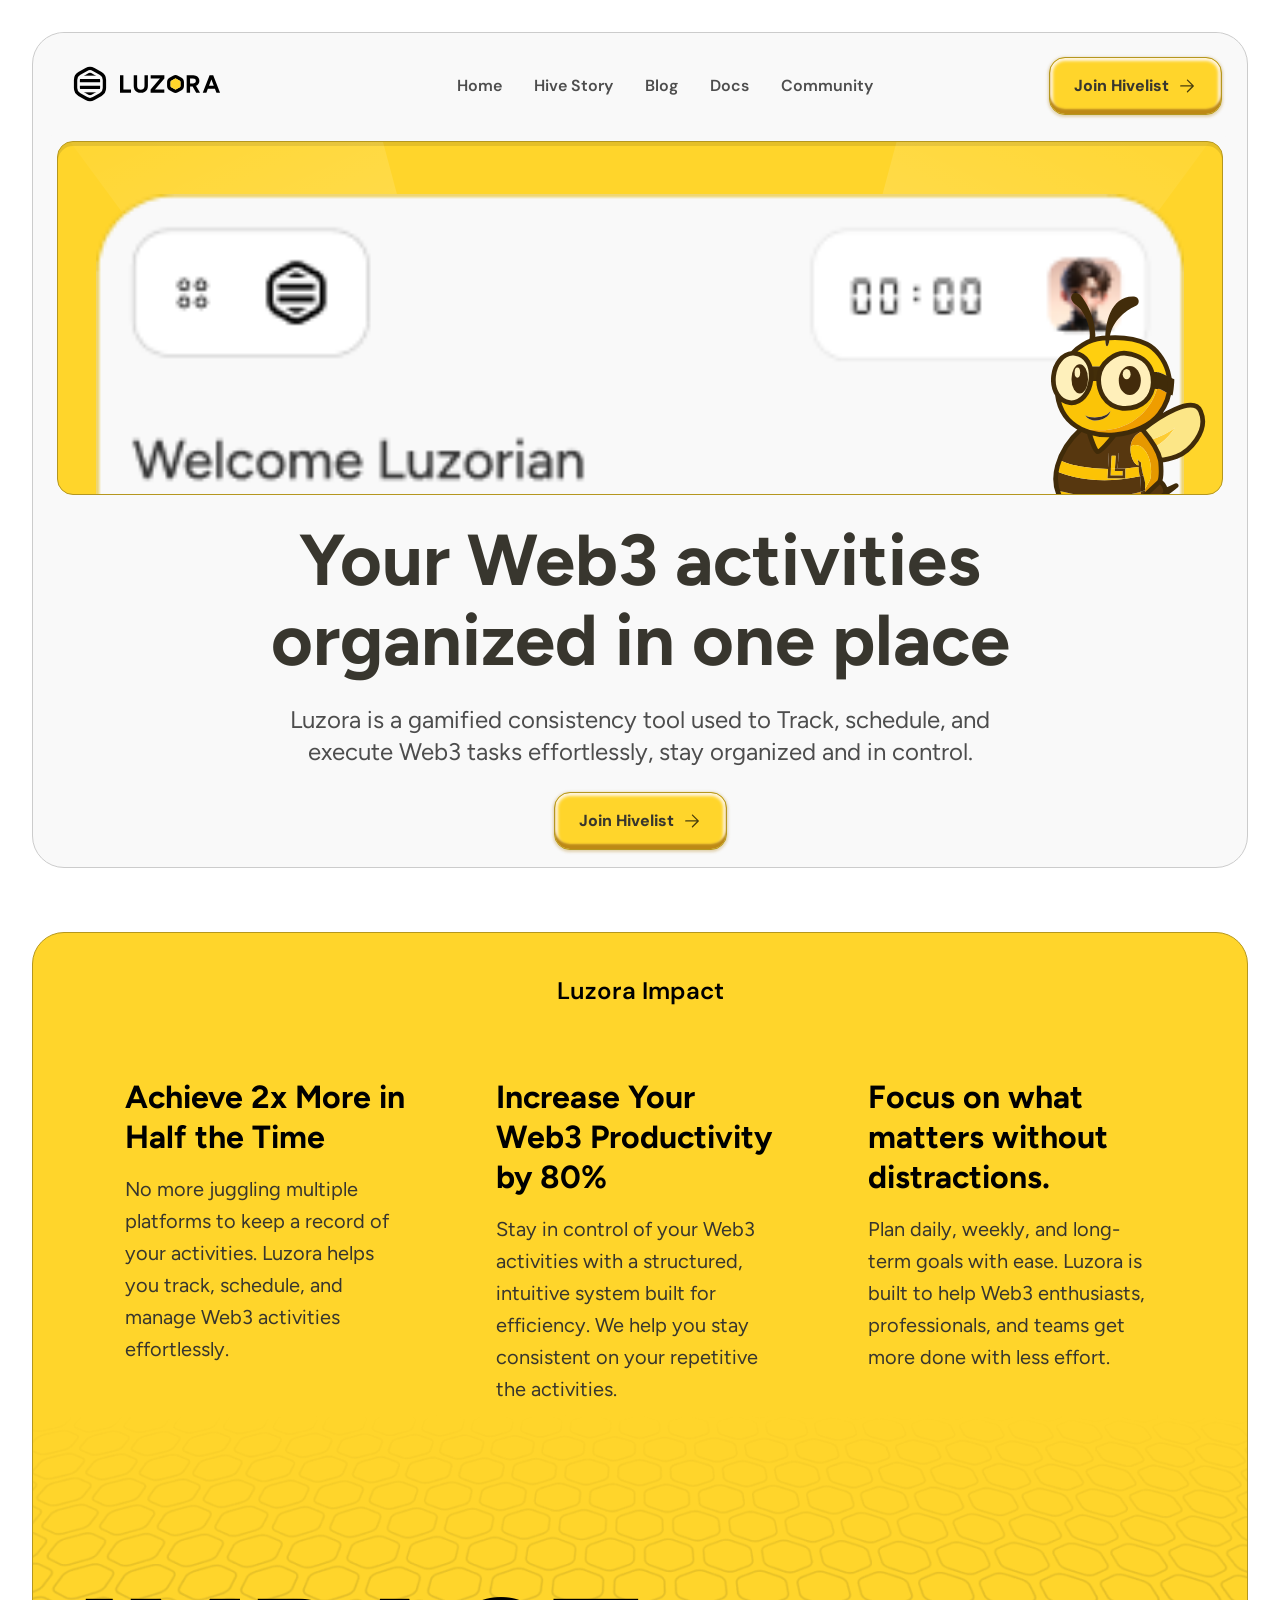
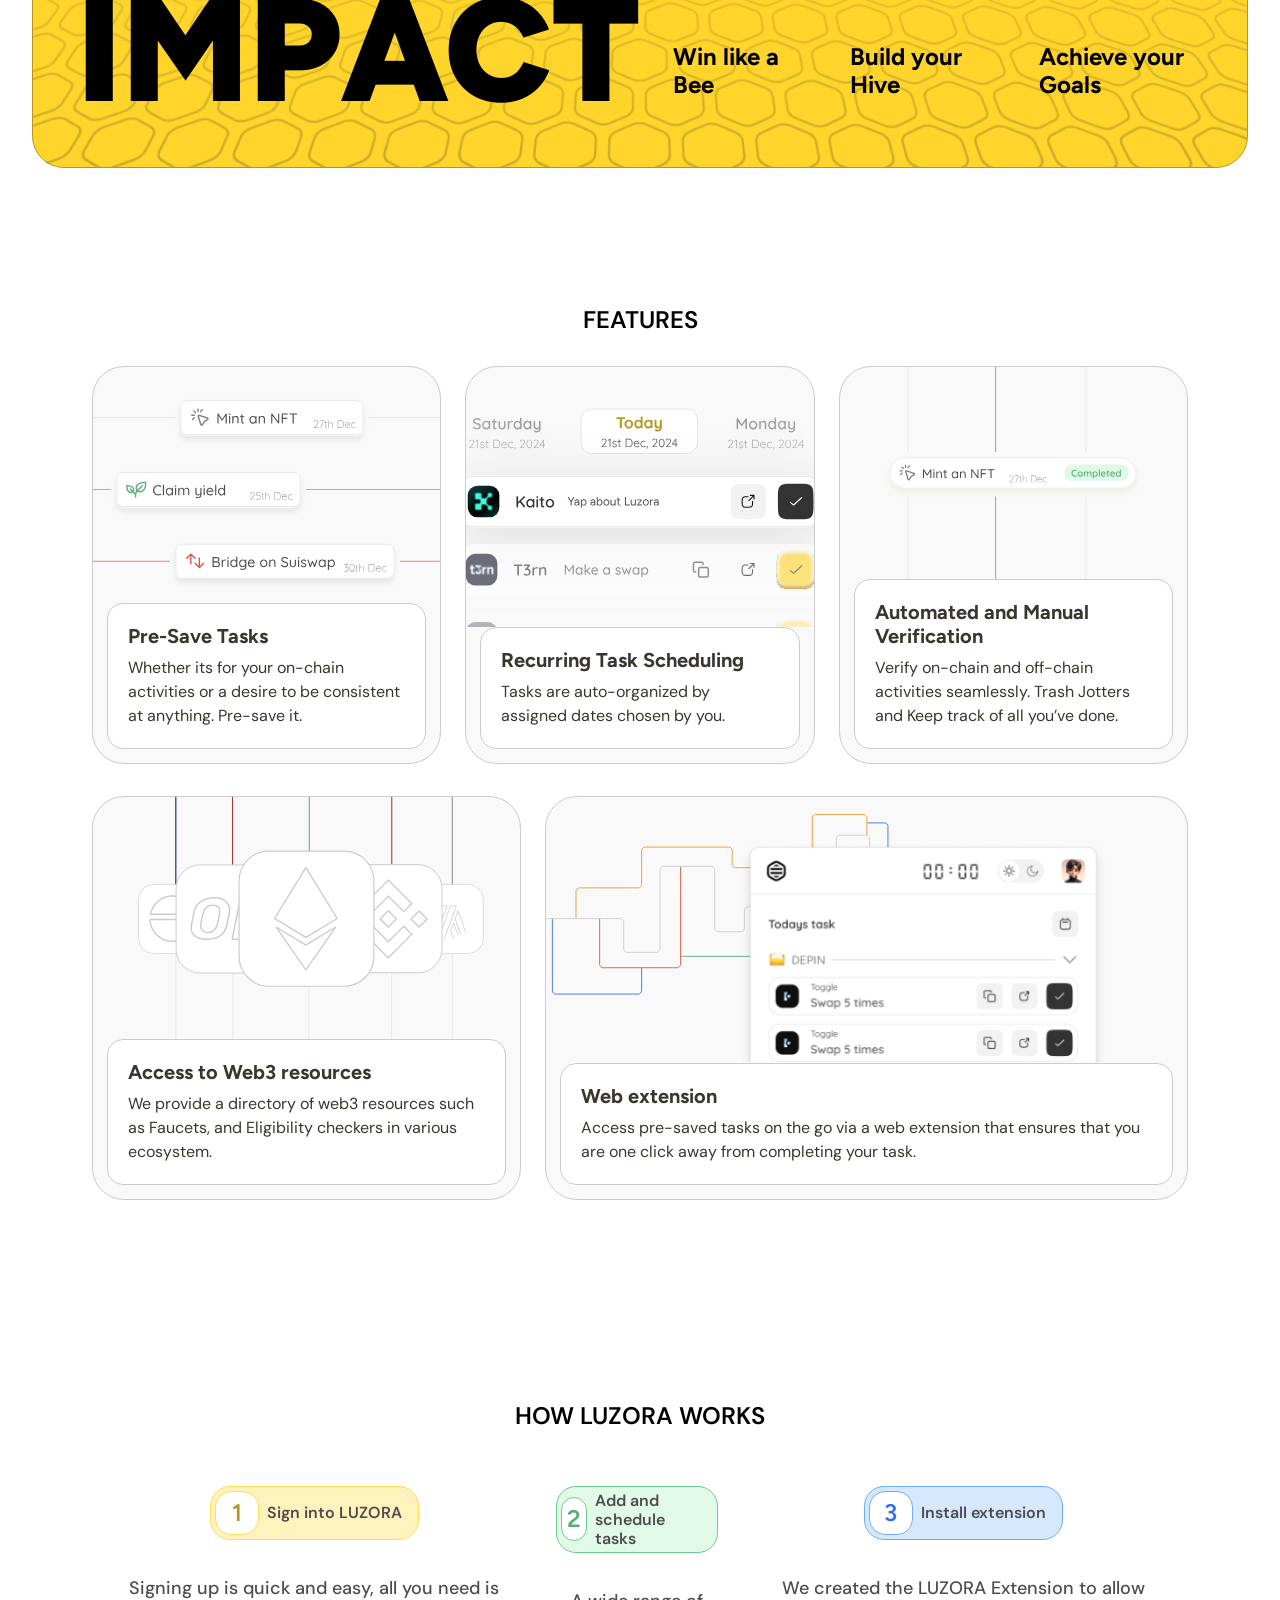
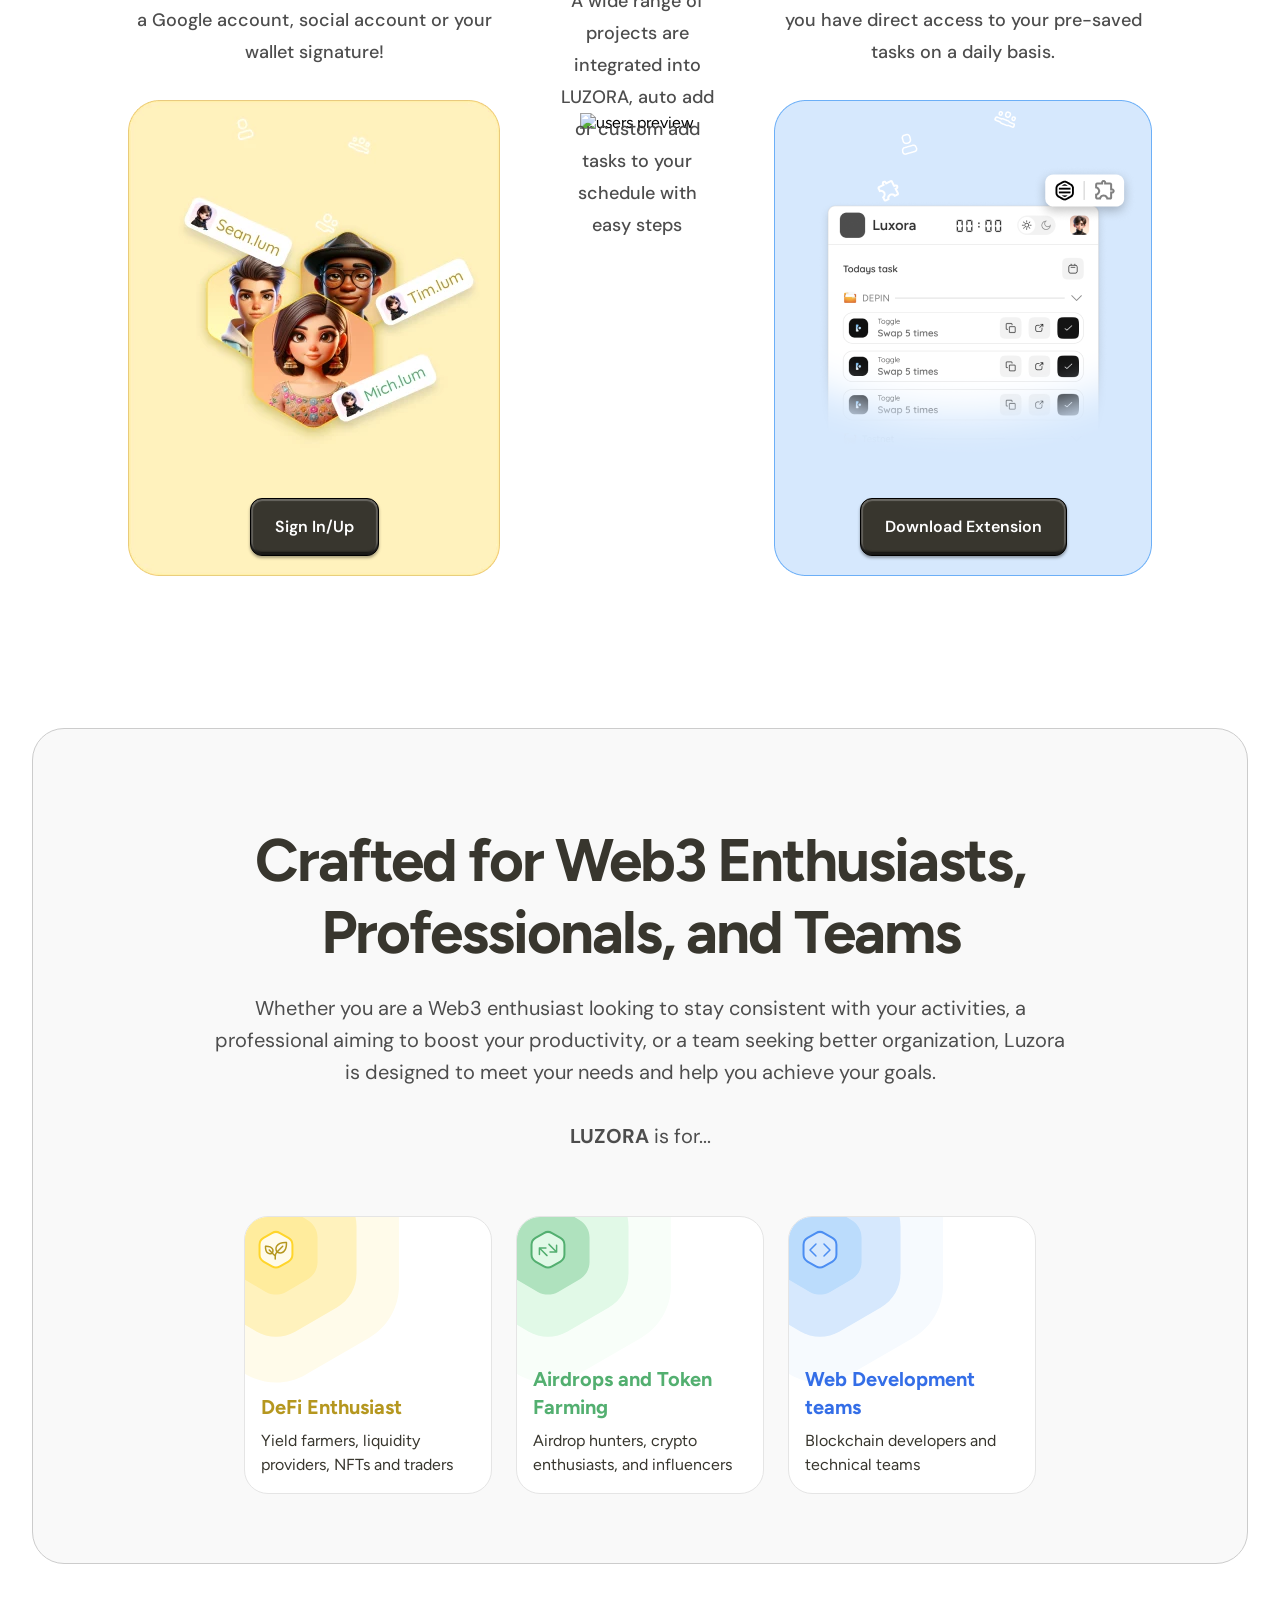
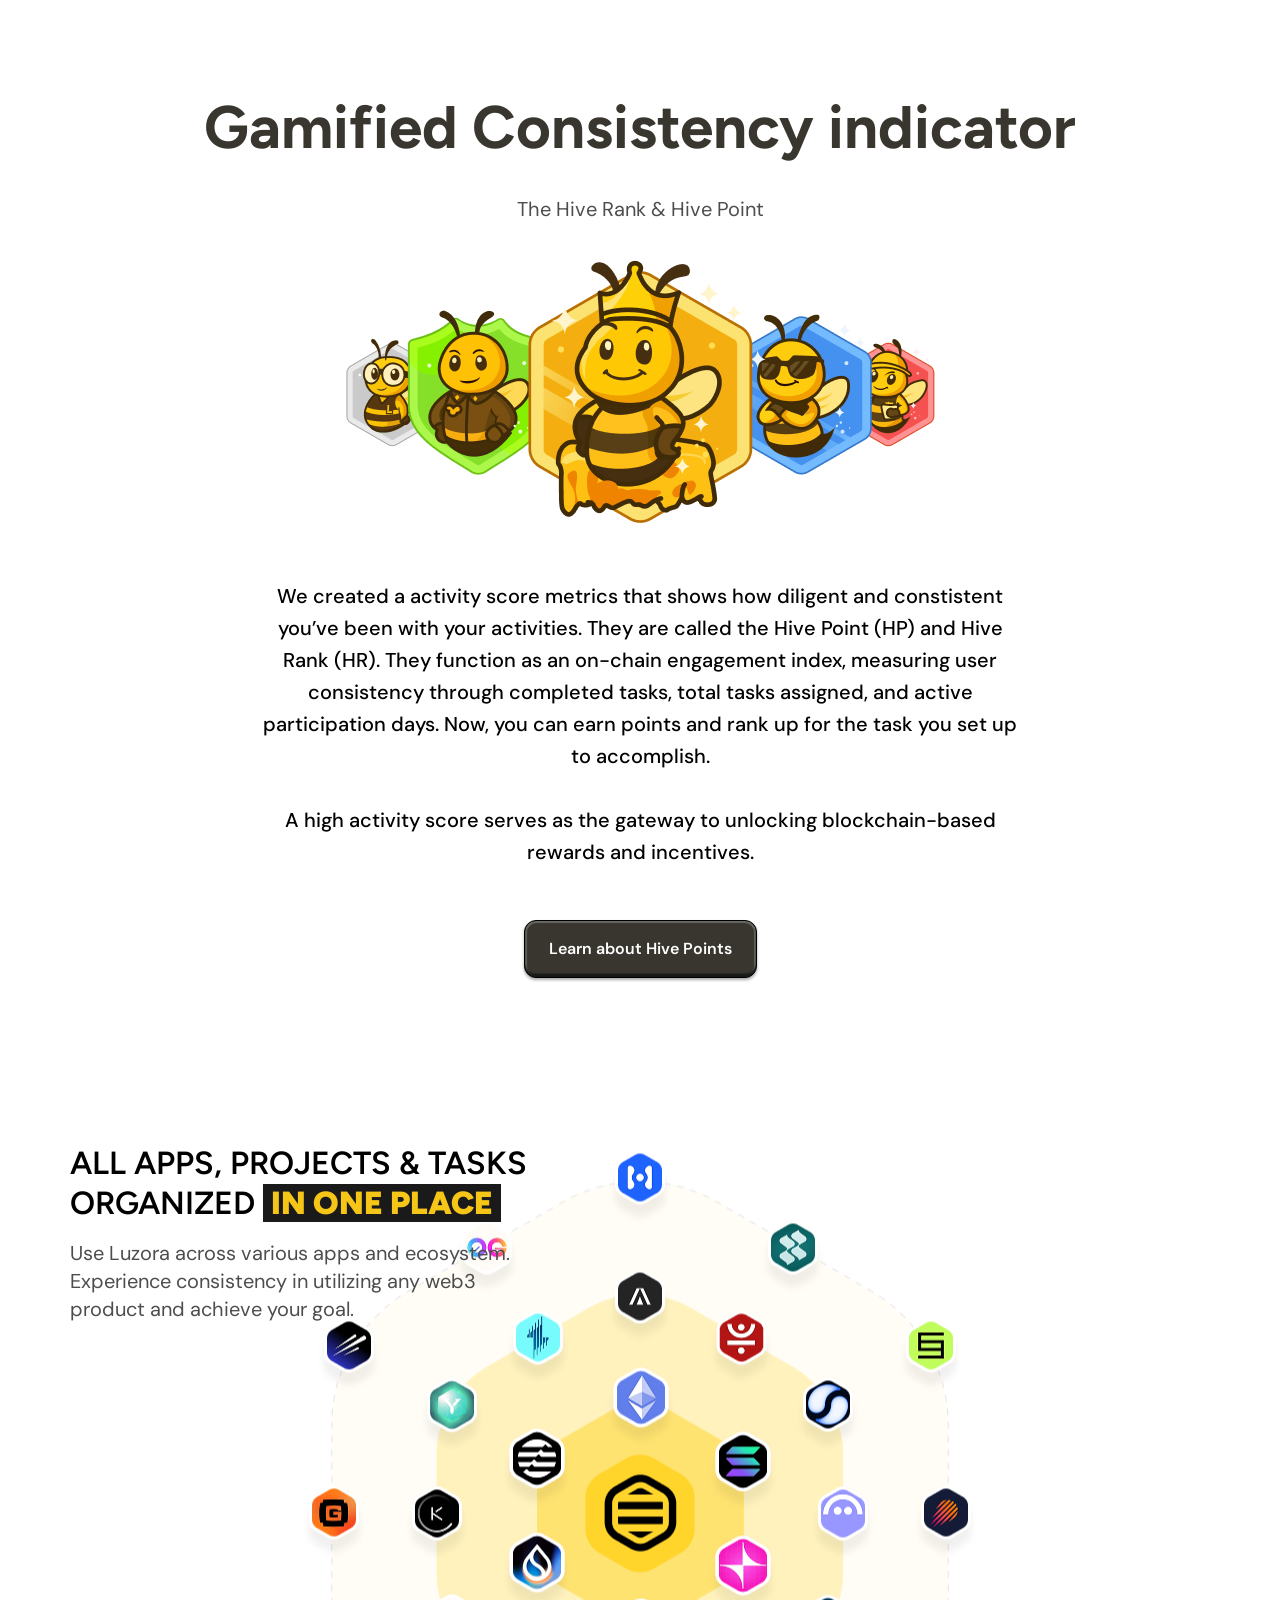
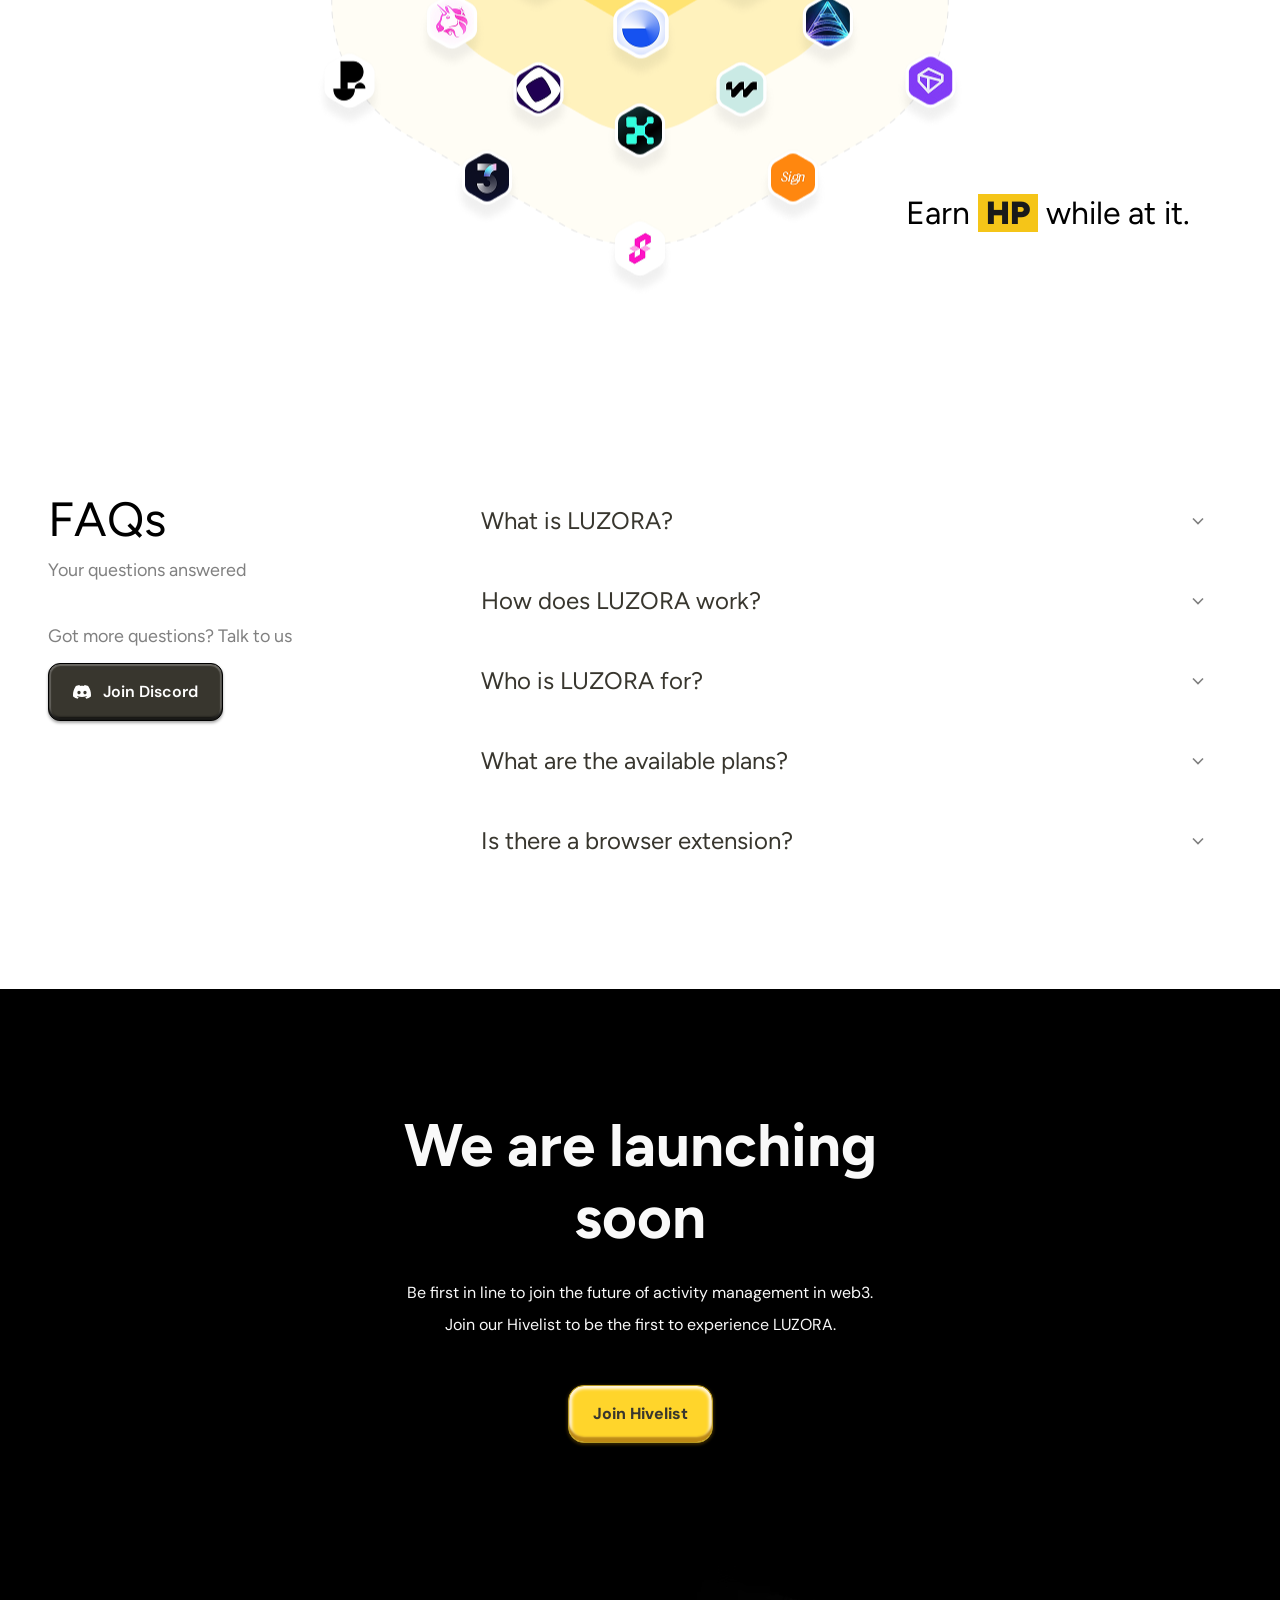
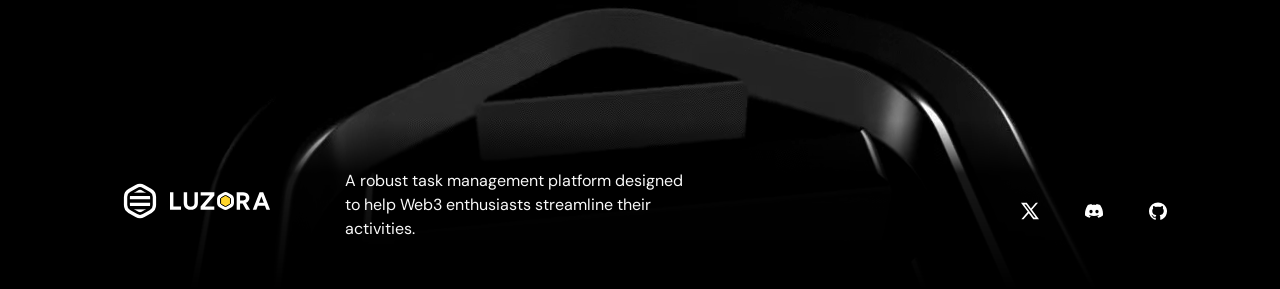
==== index.html @ 6180008f "Add files via upload" ====
<!DOCTYPE html>
<html lang="en">
<head>
    <meta charset="UTF-8">
    <meta name="viewport" content="width=device-width, initial-scale=1.0">
    <title>Luzora</title>
    <meta name="description" content="Luzora is a gamified consistency tool used to Track, schedule, and execute Web3 tasks effortlessly, stay organized and in control.">
    <link rel="icon" href="asset\images\Logo Png.png" type="image/png">
    <link rel="stylesheet" href="css/styles.css">
</head>
<body>
    <header>
    </header>

    <main>
        <section class="hero-section">
            <div class="imagehero">
                <img src="asset/images/Rookie bee hero image.svg" alt="rookie bee hero image" id="rookiebeehero">
                <picture>
                    <source media="(max-width: 768px)" srcset="asset/images/dashboard-mobile.png">
                    <source media="(max-width: 1024px)" srcset="asset/images/dashboard-tablet.png">
                    <img src="asset/images/Dashboard page.png" alt="Luzora Dashboard Image" id="dashboard-image">
                </picture>
                <img src="asset/images/light ray.svg" alt="ray behind dashboard" id="ray">
            </div>
            <div id="herocontent">
                <h1 id="hero-main-text">Your Web3 activities organized in one place</h1>
                <p id="hero-body">Luzora is a gamified consistency tool used to Track, schedule, and execute Web3 tasks effortlessly, stay organized and in control.</p>
                <button class="button-brand">Join Hivelist <img src="asset/icons/Arrow-Right-Black.svg" alt="Right arrow icon" width="20" height="20"></button>
            </div>
            
        </section>

        <section class="impact-section">
            <h2 class="section-title">Luzora Impact</h2> 
            
            <div class="impactcontainer">
                <div class="impact-list">
                    <div class="impact-card">
                        <h3>Achieve 2x More in Half the Time</h3>
                        <p>No more juggling multiple platforms to keep a record of your activities. Luzora helps you track, schedule, and manage Web3 activities effortlessly. </p>
                    </div>

                    <div class="impact-card">
                        <h3>Increase Your Web3 Productivity by 80%</h3>
                        <p>Stay in control of your Web3 activities with a structured, intuitive system built for efficiency. We help you stay consistent on your repetitive the activities.</p>
                    </div>

                    <div class="impact-card">
                        <h3>Focus on what matters without distractions.</h3>
                        <p>Plan daily, weekly, and long-term goals with ease.  Luzora is built to help Web3 enthusiasts, professionals, and teams get more done with less effort.</p>
                    </div>
                </div>

                

                <div class="impact-bottom">
                    <p>IMPACT</p>
                    <div>
                        <p>Win like a Bee</p>
                        <p>Build your Hive</p>
                        <p>Achieve your Goals</p>
                    </div>
                </div>
            </div>  
            <img src="asset/images/Web net-webp.webp" alt="Hexagon shapes"> 
        </section>

        <section class="features">
            <h2 class="section-title">FEATURES</h2> 

            <div class="bento-grid">

                <!-- Row 1: 3 equal cards -->
                <div class="bento-card">
                    <div class="card-image">
                        <img src="asset/images/Pre-save tasks.svg" alt="Presave Task image">
                    </div>
                    <div class="card-content">
                        <h3>Pre-Save Tasks</h3>
                        <p>Whether its for your on-chain activities or a desire to be consistent at anything. Pre-save it.</p>
                    </div>
                </div>

                <div class="bento-card">
                    <div class="card-image">
                        <img src="asset/images/daily task image.svg" alt="Recurring task preview">
                    </div>
                    <div class="card-content">
                        <h3>Recurring Task Scheduling</h3>
                        <p>Tasks are auto-organized by assigned dates chosen by you.</p>
                    </div>
                </div>

                <div class="bento-card">
                    <div class="card-image">
                        <img src="asset/images/Auto & manual verification image.svg" alt="Verification preview">
                    </div>
                    <div class="card-content">
                        <h3>Automated and Manual Verification</h3>
                        <p>Verify on-chain and off-chain activities seamlessly. Trash Jotters and Keep track of all you&#x2019;ve done.</p>
                    </div>
                </div>
            </div>

            <div class="bento-grid-lower">
                <!-- Row 2: 2 wider cards -->
                <div class="bento-card bento-card--wide">
                    <div class="card-image">
                        <img src="asset/images/Access to web3 resources.svg" alt="Web3 resources preview">
                    </div>
                    <div class="card-content">
                        <h3>Access to Web3 resources</h3>
                        <p>We provide a directory of web3 resources such as Faucets, and Eligibility checkers in various ecosystem.</p>
                    </div>
                </div>

                <div class="bento-card bento-card---wide">
                    <div class="card-image">
                        <img src="asset/images/Web extension.svg" alt="Web extension preview">
                    </div>
                    <div class="card-content">
                        <h3>Web extension</h3>
                        <p>Access pre-saved tasks on the go via a web extension that ensures that you are one click away from completing your task.</p>
                    </div>
                </div>  
            </div>

        </section>

        <section class="hlw-section">
            <h2 class="section-title">HOW LUZORA WORKS</h2> 

            <div class="hlw-steps">
                <div class="steps">
                    <div class="steps-card">
                        <span>1</span>
                        <p>Sign into LUZORA</p>
                    </div>
                    <p>Signing up is quick and easy, all you need is a Google account, social account or your wallet signature!</p>
                    <img src="asset/images/step 1.webp" alt="users preview" id="step1img">
                    <button class="button-primary">Sign In/Up</button>
                </div>

                <div class="steps">
                    <div class="secondcard">
                        <span>2</span>
                        <p>Add and schedule tasks</p>
                    </div>
                    <p>A wide range of projects are integrated into LUZORA, auto add or custom add tasks to your schedule with easy steps</p>
                    <img src="asset/images/Step 2.png" alt="users preview">
                </div>

                <div class="steps">
                    <div class="thirdcard">
                        <span>3</span>
                        <p>Install extension</p>
                    </div>
                    <p>We created the LUZORA Extension to allow you have direct access to your pre-saved tasks on a daily basis.</p>
                    <img src="asset/images/Step3.png" alt="users preview">
                    <button class="button-primary">Download Extension</button>
                </div>
            </div>
        </section>

        <section class="crafted-section">
            <div class="crafted-top-content">
                <h2>Crafted for Web3 Enthusiasts, Professionals, and Teams</h2>
                <p>Whether you are a Web3 enthusiast looking to stay consistent with your activities, a professional aiming to boost your productivity, or a team seeking better organization, Luzora is designed to meet your needs and help you achieve your goals.
                <br>
                <br>
                <strong>LUZORA</strong> is for...
                </p>
            </div>

            <div class="luzora-users">
                <div class="user-card">
                    <img src="asset/images/user category icons Yellow.svg" alt="Defi participant icon">
                    <div>
                        <h3 style="color: #B5971F">DeFi Enthusiast</h3>
                        <p>Yield farmers, liquidity providers, NFTs and traders</p>
                    </div>
                    
                </div>

                <div class="user-card">
                    <img src="asset/images/user category icons green.svg" alt="Defi participant icon">
                    <div>
                        <h3 style="color: #53AF70">Airdrops and Token Farming</h3>
                        <p>Airdrop hunters, crypto enthusiasts, and influencers</p>
                    </div>
                    
                </div>

                <div class="user-card">
                    <img src="asset/images/user category icons blue.svg" alt="Defi participant icon">
                    <div>
                        <h3 style="color: #346EE7">Web Development teams</h3>
                        <p>Blockchain developers and technical teams</p>
                    </div>
                    
                </div>
            </div>


        </section>

        <section class="consistency-indicator-section">
            <h2 class="consistency-title">Gamified Consistency indicator</h2> 
            <h4>The Hive Rank & Hive Point</h4>
            <img src="asset/images/Badges.png" alt="5 uzora gamified badges">
            <p>We created a activity score metrics that shows how diligent and constistent you&#x2019;ve been with your activities. They are called the Hive Point (HP) and Hive Rank (HR). They function as an on-chain engagement index, measuring user consistency through completed tasks, total tasks assigned, and active participation days. Now, you can earn points and rank up for the task you set up to accomplish.
                <br> 
                <br>
            A  high activity score serves as the gateway to unlocking blockchain-based rewards and incentives.</p>

            <button class="button-primary">Learn about Hive Points</button>
        </section>

        <section class="projects-section">
            <div class="projects-section-title">
                <h3>
                    ALL APPS, PROJECTS & TASKS ORGANIZED <span class="highlight">IN ONE PLACE</span>
                </h3>
                <p>Use Luzora across various apps and ecosystem. Experience consistency in utilizing any web3 product and achieve your goal.</p>
            </div>

            <img src="asset/images/Projects.png" alt="Multiple projects spinning">

            <p class="projects-footer">Earn <span class="highlight">HP</span> while at it.</p>

        </section>

        <section class="faq-section">
            <div class="faq-left">
                <h2>FAQs</h2>
                <p class="faq-subtitle">Your questions answered</p>
                <p class="faq-cta-text">Got more questions? Talk to us</p>
                <button class="button-primary">
                    <img src="asset/icons/Discord - Negative.svg" alt="Discord icon" width="18" height="18">
                    Join Discord
                </button>
            </div>

            <div class="faq-right">

                <div class="faq-item">
                    <button class="faq-question" aria-expanded="false">
                        <span>What is LUZORA?</span>
                        <svg class="faq-icon" width="20" height="20" viewBox="0 0 24 24" fill="none" stroke="currentColor" stroke-width="2">
                        <polyline points="6 9 12 15 18 9"/>
                        </svg>
                    </button>
                    <div class="faq-answer">
                        <p>LUZORA is a blockchain-based task management platform designed to help Web3 enthusiasts streamline their activities, stay consistent, and achieve their goals. It integrates gamification and rewards to enhance user engagement and productivity.</p>
                    </div>
                </div>

                <div class="faq-item">
                <button class="faq-question" aria-expanded="false">
                    <span>How does LUZORA work?</span>
                    <svg class="faq-icon" width="20" height="20" viewBox="0 0 24 24" fill="none" stroke="currentColor" stroke-width="2">
                    <polyline points="6 9 12 15 18 9"/>
                    </svg>
                </button>
                <div class="faq-answer">
                    <p>LUZORA allows users to create and schedule tasks, track their progress, and earn activity scores based on consistency.</p>
                </div>
                </div>

                <div class="faq-item">
                <button class="faq-question" aria-expanded="false">
                    <span>Who is LUZORA for?</span>
                    <svg class="faq-icon" width="20" height="20" viewBox="0 0 24 24" fill="none" stroke="currentColor" stroke-width="2">
                    <polyline points="6 9 12 15 18 9"/>
                    </svg>
                </button>
                <div class="faq-answer">
                    <p>LUZORA is ideal for:</p>
                    <ul>
                    <li>Web3 professionals and creators managing day-to-day responsibilities.</li>
                    <li>Airdrop hunters tracking eligibility and rewards.</li>
                    <li>NFT collectors managing minting and sales.</li>
                    <li>Crypto traders and investors organizing market activities.</li>
                    <li>DAO members keeping up with governance tasks.</li>
                    <li>Anyone looking to stay consistent at anything.</li>
                    </ul>
                </div>
                </div>

                <div class="faq-item">
                    <button class="faq-question" aria-expanded="false">
                        <span>What are the available plans?</span>
                        <svg class="faq-icon" width="20" height="20" viewBox="0 0 24 24" fill="none" stroke="currentColor" stroke-width="2">
                        <polyline points="6 9 12 15 18 9"/>
                        </svg>
                    </button>
                    <div class="faq-answer">
                        <p>LUZORA offers:</p>
                        <ul>
                        <li><strong>Free Plan:</strong> Basic task management and scheduling.</li>
                        <li><strong>Pro Plan:</strong> Advanced analytics, ability to add unlimited tasks, access to create in Task Marketplace, and premium features like wallet scanning for unclaimed rewards.</li>
                        </ul>
                    </div>
                </div>

                <div class="faq-item">
                <button class="faq-question" aria-expanded="false">
                    <span>Is there a browser extension?</span>
                    <svg class="faq-icon" width="20" height="20" viewBox="0 0 24 24" fill="none" stroke="currentColor" stroke-width="2">
                    <polyline points="6 9 12 15 18 9"/>
                    </svg>
                </button>
                <div class="faq-answer">
                    <p>Yes! The LUZORA browser extension allows users to add tasks directly from websites, making it a powerful productivity tool for Web3 activities.</p>
                </div>
                </div>

            </div>
        </section>
    </main>

    <footer class="footer-section">

    </footer>   
    <script src="js/components.js" defer></script>
    <script src="js/script.js"></script> 
</body>
</html>
---- css/styles.css ----
::selection{
    background: #FFD52B;
    color: #000000;
}


/* == FONTS — Self Hosted == */


@font-face {
    font-family: 'Figtree';
    src: url('../asset/fonts/figtree-v9-latin-300.woff2') format('woff2');
    font-weight: 300;
    font-style: normal;
    font-display: swap;
}

@font-face {
    font-family: 'Figtree';
    src: url('../asset/fonts/figtree-v9-latin-regular.woff2') format('woff2');
    font-weight: 400;
    font-style: normal;
    font-display: swap;
}

@font-face {
    font-family: 'Figtree';
    src: url('../asset/fonts/figtree-v9-latin-500.woff2') format('woff2');
    font-weight: 500;
    font-style: normal;
    font-display: swap;
}

@font-face {
    font-family: 'Figtree';
    src: url('../asset/fonts/figtree-v9-latin-600.woff2') format('woff2');
    font-weight: 600;
    font-style: normal;
    font-display: swap;
}

@font-face {
    font-family: 'Figtree';
    src: url('../asset/fonts/figtree-v9-latin-700.woff2') format('woff2');
    font-weight: 700;
    font-style: normal;
    font-display: swap;
}

@font-face {
    font-family: 'Figtree';
    src: url('../asset/fonts/figtree-v9-latin-800.woff2') format('woff2');
    font-weight: 800;
    font-style: normal;
    font-display: swap;
}

@font-face {
    font-family: 'Figtree';
    src: url('../asset/fonts/figtree-v9-latin-900.woff2') format('woff2');
    font-weight: 900;
    font-style: normal;
    font-display: swap;
}

/* DM sans */

@font-face {
    font-family: 'dm sans';
    src: url('../asset/fonts/dm-sans-v17-latin-200.woff2') format('woff2');
    font-weight: 200;
    font-style: normal;
    font-display: swap;
}

@font-face {
    font-family: 'dm sans';
    src: url('../asset/fonts/dm-sans-v17-latin-300.woff2') format('woff2');
    font-weight: 300;
    font-style: normal;
    font-display: swap;
}

@font-face {
    font-family: 'dm sans';
    src: url('../asset/fonts/dm-sans-v17-latin-regular.woff2') format('woff2');
    font-weight: 400;
    font-style: normal;
    font-display: swap;
}

@font-face {
    font-family: 'dm sans';
    src: url('../asset/fonts/dm-sans-v17-latin-500.woff2') format('woff2');
    font-weight: 500;
    font-style: normal;
    font-display: swap;
}

@font-face {
    font-family: 'dm sans';
    src: url('../asset/fonts/dm-sans-v17-latin-600.woff2') format('woff2');
    font-weight: 600;
    font-style: normal;
    font-display: swap;
}

@font-face {
    font-family: 'dm sans';
    src: url('../asset/fonts/dm-sans-v17-latin-700.woff2') format('woff2');
    font-weight: 700;
    font-style: normal;
    font-display: swap;
}

@font-face {
    font-family: 'dm sans';
    src: url('../asset/fonts/dm-sans-v17-latin-800.woff2') format('woff2');
    font-weight: 800;
    font-style: normal;
    font-display: swap;
}

@font-face {
    font-family: 'dm sans';
    src: url('../asset/fonts/dm-sans-v17-latin-900.woff2') format('woff2');
    font-weight: 900;
    font-style: normal;
    font-display: swap;
}



body{
    font-family: figtree;
    background-color: #ffffff;
    margin: 0;
    max-width: 100%;
    overflow-x: hidden;
}

* {
  box-sizing: border-box;
}

header{
    padding: 0px 34px;
    position: fixed;
    box-sizing: border-box;
    width: 100%;
    max-width: 100vw;
    margin-top: 1px;
    top: 32px;
    z-index: 100;
    transition: transform 0.3s ease;
}

header.hidden {
    transform: translateY(-140%);
}

header.visible {
    transform: translateY(0);
}

.topbar{
    display: flex;
    flex-direction: row;
    justify-content: space-between;
    align-items: center;
    padding: 24px 24px 24px 16px;
    height: auto;
    border-radius: 32px;
    max-width: 100%;
    background-color: #F9F9F9;
    box-sizing: border-box;
    position: relative;
}

.logo{
    padding: 0 20px;
}

ul{
    display: flex;
    flex-direction: row;
    list-style-type: none;
    gap: 1rem;
    font-family: dm sans;
    font-size: 1rem;
    line-height: 1.5rem;
    font-weight: 600;
    color: #4D4D4D;
}


a{
    color: #4D4D4D;
    
}

a:hover{
    color: #4D4D4D;
}

.nav-button{
    text-decoration: none;
    padding: 4px 8px;
    border-radius: 8px;
}

.nav-button:hover{
    background-color: #FFEC9D;
}

.nav-button:active{
    background-color: #E8C227;
}

.navigation-overlay{
    display: flex;
    flex-direction: column;
    align-items: end;
    padding: 16px;
    transform: translateY(-8px) scale(0.98);
    visibility: hidden;
    opacity: 0;
    background-color: #FFFFFF;
    gap: 16px;
    border: solid 1px #E5E5E5;
    border-radius: 2rem;
    top: 0px;
    right: 16px;
    box-shadow:
     0px 3px 10.7px 0px rgba(0, 0, 0, 0.06);
    transition: opacity 0.2s ease, transform 0.2s ease, visibility 0.2s ease;
}

.overlay-nav-buttons{
    display: flex;
    flex-direction: row;
    flex-wrap: wrap;
    max-width: 306px;
    gap: 16px 16px;
}

.overlay-nav-button{
    display: flex;
    background-color: #F2F2F2;
    min-width: 145px;
    min-height: 82px;
    align-items: center;
    justify-content: center;
    color: #38362E;
    font-family: dm sans;
    font-size: 1rem;
    line-height: 24px;
    font-weight: 600;
    text-align: center;
    border-radius: 16px;
}

.overlay-nav-buttons a{
    text-decoration: none;
}

main{
    display: block;
    padding: 0px 0px;
    width: 100%;
}

.hero-section{
    display: flex;
    flex-direction: column;
    align-items: center;
    padding: 108px 24px 24px 24px;
    margin: 32px;
    max-width: 100%;
    max-height: calc(100vh - 64px);
    height: 100vh;
    border: solid 1px #CCCCCC;
    background-color: #F9F9F9;
    border-radius: 32px;
}

.imagehero {
    display: flex;
    height: 55%;
    width: 100%;
    background-color: #FFD52B;
    align-items: center;
    justify-content: center;
    overflow: hidden;
    flex-direction: row;
    border-radius: 16px;
    border: solid 1px #B5971F;
    box-shadow: inset 0px 4px 0px rgba(0, 0, 0, 0.1);
    position: relative; 
}

#dashboard-image{
    height: auto;
    object-fit: cover;
    top: 52px;
    left: 50%;                          /* center anchor */
    transform: translateX(-50%);
    max-width: 1089px;
    margin-left: auto;
    margin-right: auto;
    position: absolute;
    width: clamp(320px, 85vw, 1089px);
    z-index: 1;

}

#rookiebeehero{
    height: auto;
    object-fit: cover;
    bottom: -30px;
    right: 16px;
    position: absolute;
    z-index: 2;

}

#ray{
    height: auto;
    object-fit: cover;
    top: -188px;
    left: 50%;                          /* center anchor */
    transform: translateX(-50%);
    max-width: 1366px;
    margin-left: auto;
    margin-right: auto;
    position: absolute;
    width: clamp(200vw, 150vw, 1366px);
    z-index: 0;
}

#herocontent {
    display: flex;
    height: 45%;
    min-height: max-content;
    text-align: center;
    align-items: center;
    justify-content: center;
    flex-direction: column; 
    margin-top: 32px;
    gap: 24px;
    max-width: 760px;
}

h1{
    font-family: figtree;
    font-size: 72px;
    line-height: 80px;
    letter-spacing: -2%;
}

#hero-main-text{
    max-width: 720px;
    color: #38362E;
    margin:0px;
    max-width: 760px;
}


#hero-body{
    font-size: 24px;
    line-height: 32px;
    margin: 0px;
    color: #4D4D4D;
    max-width: 720px;
}

.button-brand {
    display: inline-flex;
    align-items: center;
    justify-content: center;
    gap: 8px;
    padding: 12px 24px;
    background-color: #FFD52B;
    color: #38362E;
    font-family: dm sans;
    font-size: 16px;
    text-decoration: none;
    width: max-content;
    font-weight: 800;
    line-height: 32px;
    border: solid 1px #B5971F;
    border-radius: 16px;
    cursor: pointer;
    box-shadow: 
        0px 1px 3px 1px rgba(170, 119, 5, 0.30),
        inset 0px -5px 2px 0px rgba(189, 137, 21, 1),
        inset 0px 0px 3px 3px rgba(255, 245, 223, 1);
}

.button-primary {
    display: inline-flex;
    align-items: center;
    justify-content: center;
    gap: 12px;
    padding: 12px 24px;
    background-color: #38362E;
    color: #FFFFFF;
    font-family: dm sans;
    font-size: 16px;
    width: max-content;
    font-weight: 600;
    line-height: 32px;
    border: solid 1px #000000;
    border-radius: 12px;
    cursor: pointer;
    box-shadow: 
        0px 2px 3px 0px rgba(0, 0, 0, 0.34),
        inset 0px -3px 2px 0px rgba(0, 0, 0, 0.78),
        inset 0px 0px 1px 2px rgba(255, 255, 255, 0.25);
}

.button-icon-tertiary {
    display: inline-flex;
    align-items: center;
    justify-content: center;
    padding: 13px;
    width: max-content;
    border-radius: 8px;
    cursor: pointer;
    background-color: transparent;
    margin-top: 0px;
    border: none;
    outline: none;
}

.button-icon-neutral {
    display: none;
    align-items: center;
    justify-content: center;
    padding: 13px;
    width: max-content;
    border-radius: 12px;
    cursor: pointer;
    background-color: #F2F2F2;
    margin-top: 0px;
    border: solid 1px #E5E5E5;
    outline: none;
}

.button-icon-brand {
    align-items: center;
    justify-content: center;
    padding: 13px;
    width: max-content;
    border-radius: 12px;
    cursor: pointer;
    background-color: #FFD52B;
    margin-top: 0px;
    border: solid 1px #B5971F;
    outline: none;
    box-shadow: 
        0px 1px 3px 1px rgba(170, 119, 5, 0.30),
        inset 0px -5px 2px 0px rgba(189, 137, 21, 1),
        inset 0px 0px 3px 3px rgba(255, 245, 223, 1);
}

.button-icon-brand-sm {
    align-items: center;
    justify-content: center;
    padding: 13px;
    width: max-content;
    border-radius: 12px;
    cursor: pointer;
    background-color: #FFD52B;
    margin-top: 0px;
    border: solid 1px #B5971F;
    outline: none;
    box-shadow: 
        0px 1px 1px 1px rgba(180, 129, 14, 0.2),
        inset 0px -3px 2px 0px rgba(189, 137, 21, 1),
        inset 0px 0px 2px 2px rgba(255, 245, 223, 1);
}

.impact-section{
    display: flex;
    flex-direction: column;
    align-items: center;
    padding: 44px;
    margin: 64px 32px;
    max-width: 100%;
    max-height: calc(100vh - 64px);
    height: 100vh;
    border: solid 1px #B5971F;
    background-color: #FFD52B;
    border-radius: 32px;
    position: relative;
    gap: 24px;
}

.impactcontainer{
    width: 100%;
    height: 100%;
    display: flex;
    flex-direction: column;
    justify-content: space-between;
    overflow: hidden;
    position: relative;
    align-items: center;
}

.section-title{
    display: block;
    text-align: center;
    font-family: dm sans;
    font-size: 24px;
    line-height: 28px;
    font-weight: 600;
    margin: 0px;
}

.impact-list{
    display: flex;
    flex-direction: row;
    gap: 84px;
    align-items: flex-start; /* aligns cards to the top */
    width: 100%;
    padding: 48px;
    box-sizing: border-box;
    justify-content: center
}

.impact-card{
    flex: 1;
    display: flex;
    flex-direction: column;
    max-width: 360px;
    gap: 1rem;
}

.impact-card > h3{
    font-family: figtree;
    font-size: 32px;
    line-height: 40px;
    color: #000000;
    margin: 0px;
}

.impact-card > p {
  font-family: Figtree, sans-serif;
  font-size: 20px;
  line-height: 2rem;
  color: #38362E;
  margin: 0;
}

.impact-bottom{
    display: flex;
    flex-direction: row;
    gap: 32px;
    height: auto;
    align-items: flex-end;
    justify-content: center;
    z-index: 1;
}

.impact-bottom > p{
    font-size: 146px;
    font-weight: 900;
    line-height: 1;
    margin: 0px;
    color: #000000;
}

.impact-bottom > div{
    display: flex;
    flex-direction: row;
    gap: 60px;
    font-size: 24px;
    font-weight: 700;
    line-height: 28px;
}

.impact-section > img{
    position: absolute;
    width: 100%;
    height: auto;
    z-index: 0;
    bottom: 0px;
    min-width: 100%

}

.features{
    display: flex;
    flex-direction: column;
    align-items: center;
    padding: 74px 60PX;
    margin: 64px 32px;
    max-width: 100%;
    height: auto;
    border-radius: 32px;
    position: relative;
    gap: 32px;
}

.bento-grid{
    display: grid;
    grid-template-columns: repeat(3, 1fr);
    gap: 24px;
    width: 100%;
    box-sizing: border-box;
    max-width: 1320px;
}

.bento-card{
    display: flex;
    flex-direction: column;
    background-color: #F9F9F9;
    border-radius: 32px;
    border: solid 1px #cccccc;
    overflow: hidden;
    max-height: 424px;
}

.card-content {
    padding: 20px;
    margin: 0px 14px 14px 14px;
    border: 1px solid #CCCCCC;
    background: #ffffff;
    border-radius: 16px;
    gap: 5px;
}

.card-content > h3 {
    font-family: figtree;
    font-size: 20px;
    line-height: 24px;
    color: #38362E;
    margin: 0px;

}

.card-content > p {
    font-family: dm sans;
    font-size: 16px;
    line-height: 24px;
    color: #38362E;
    margin: 8px 0px 0px 0px;
}

/* Card internals */
.card-image {
  flex: 1;
  overflow: hidden;
  min-height: 200px;
}

.card-image img {
  width: 100%;
  height: 100%;
  object-fit: cover;
}

.bento-grid-lower{
    display: grid;
    grid-template-columns: 2fr 3fr;
    gap: 24px;
    width: 100%;
    box-sizing: border-box;
    max-width: 1320px;
}


.hlw-section{
    display: flex;
    flex-direction: column;
    align-items: center;
    padding: 64px 80px;
    margin: 64px 32px;
    max-width: 100%;
    border-radius: 32px;
    position: relative;
    gap: 32px;
}

.hlw-steps{
    display: flex;
    width: 100%;
    gap: 24px;
    flex-direction: row;
    align-items: flex-start;
    justify-content: center;
    position: relative;
}

.steps{
    display: flex;
    flex-direction: column;
    gap: 32px;
    max-width: 410px;
    padding: 24px 16px;
    justify-content: center;
    align-items: center;
}

.steps > p{
    font-family: dm sans;
    font-size: 18px;
    font-weight: 500;
    line-height: 32px;
    color: #4D4D4D;
    margin: 0px;
    text-align: center;
    max-height: 96px;
    overflow: visible;
    position: relative;
}

.steps-card{
    display: inline-flex;
    flex-direction: row;
    gap: 8px;
    font-family: dm sans;
    background-color: #FFF2BD;
    border-radius: 20px;
    border: solid 1px #FFDD55;
    padding: 4px 16px 4px 4px;
    justify-content: center;
    align-items: center;
}

.steps-card > span{
    font-family: figtree;
    font-size: 24px;
    font-weight: 600;
    line-height: 28px;
    background-color: #ffffff;
    color: #B5971F;
    width: 44px;
    height: 44px;
    align-items: center;
    justify-content: center;
    display: flex;
    margin: 0px;
    border-radius: 16px;
    border: solid 1px #FFDD55;
}

.steps-card > p{
    font-family: dm sans;
    font-size: 16px;
    font-weight: 600;
    line-height: 120%;
    color: #4D4D4D;
    margin: 0px;
}   



.secondcard{
    display: inline-flex;
    flex-direction: row;
    gap: 8px;
    font-family: dm sans;
    background-color: #E1F9E7;
    border-radius: 20px;
    border: solid 1px #6FCA8F;
    padding: 4px 16px 4px 4px;
    justify-content: center;
    align-items: center;
}

.secondcard > span{
    font-family: figtree;
    font-size: 24px;
    font-weight: 600;
    line-height: 28px;
    background-color: #ffffff;
    color: #53AF70;
    width: 44px;
    height: 44px;
    align-items: center;
    justify-content: center;
    display: flex;
    margin: 0px;
    border-radius: 16px;
    border: solid 1px #6FCA8F;
}

.secondcard > p{
    font-family: dm sans;
    font-size: 16px;
    font-weight: 600;
    line-height: 120%;
    color: #4D4D4D;
    margin: 0px;
}   

.thirdcard {
    display: inline-flex;
    flex-direction: row;
    gap: 8px;
    font-family: dm sans;
    background-color: #D6E8FD;
    border-radius: 20px;
    border: solid 1px #6CAFF7;
    padding: 4px 16px 4px 4px;
    justify-content: center;
    align-items: center;
}

.thirdcard > span{
    font-family: figtree;
    font-size: 24px;
    font-weight: 600;
    line-height: 28px;
    background-color: #ffffff;
    color: #346EE7;
    width: 44px;
    height: 44px;
    align-items: center;
    justify-content: center;
    display: flex;
    margin: 0px;
    border-radius: 16px;
    border: solid 1px #6CAFF7;
}

.thirdcard > p{
    font-family: dm sans;
    font-size: 16px;
    font-weight: 600;
    line-height: 120%;
    color: #4D4D4D;
    margin: 0px;
}   

.steps > .button-primary{
    position: absolute;
    bottom: 44px;
}

.crafted-section{
    display: flex;
    flex-direction: column;
    align-items: center;
    padding: 95px 64px;
    margin: 32px 32px;
    max-width: 100%;
    max-height: calc(100vh - 64px);
    border: solid 1px #CCCCCC;
    background-color: #F9F9F9;
    border-radius: 32px;
    position: relative;
    gap: 64px;
}

.crafted-top-content{
    display: flex;
    flex-direction: column;
    align-items: center;
    gap: 24px;
    max-width: 850px;
    text-align: center;
}

.crafted-top-content > h2{
    font-family: figtree;
    font-size: 60px;
    line-height: 72px;
    color: #38362E;
    margin: 0px;
    letter-spacing: -2px;
}

.crafted-top-content > p{
    font-family: dm sans;
    font-size: 20px;
    line-height: 32px;
    color: #4D4D4D;
    margin: 0px;
}

.luzora-users{
    display: flex;
    width: auto;
    flex-direction: row;
    gap: 24px;

}

.user-card{
    display: flex;
    max-width: 248px;
    height: 278px;
    padding: 16px;
    flex-direction: column;
    align-items:flex-end;
    overflow: hidden;
    position: relative;
    box-sizing: border-box;
    background-color: #ffffff;
    border: solid 1px #E5E5E5;
    border-radius: 24px;
}

.user-card > img{
    top: -100px;
    left: -92px;
    position: absolute;
    z-index: 0;
}

.user-card > div{
    display: flex;
    flex-direction: column;
    width: 100%;
    margin-top: auto;
    gap:8px;
    z-index: 1;
}

.user-card p{
    color: #38362E;
    margin: 0px;
    font-size: 16px;
    line-height: 24px;
}

.user-card h3{
    font-size: 20px;
    line-height: 28px;
    margin: 0px;

}

.consistency-indicator-section{
    display: flex;
    flex-direction: column;
    align-items: center;
    padding: 95px 80px;
    margin: 0px;
    max-width: 100%;
    height: 100%;
    border-radius: 32px;
    position: relative;
    gap: 32px;
}

.consistency-title{
    font-family: figtree;
    font-size: 60px;
    line-height: 72px;
    font-weight: 700;
    color: #38362E;
    margin: 0px;

}

.consistency-indicator-section h4{
    font-family: dm sans;
    font-weight: 400;
    font-size: 20px;
    line-height: 28px;
    margin: 0px;
    color: #4D4D4D;

}

.consistency-indicator-section p{
    font-family: dm sans;
    font-size: 20px;
    line-height: 32px;
    text-align: center;
    font-weight: 500;
    max-width: 766px;
    width: 100%;
}

.projects-section{
    display: flex;
    flex-direction: column;
    padding: 70px;
    margin: 0px;
    max-width: 100%;
    max-height: calc(100vh);
    height: 100vh;
    border-radius: 32px;
    position: relative;
    gap: 32px;
}

.projects-section-title{
    width: 468px;
    display: flex;
    flex-direction: column;
    gap: 16px;
    position: relative; 
    z-index: 1;
}

.projects-section-title h3{
    font-family: figtree;
    font-size: 32px;
    line-height: 40px;
    font-weight: 600;
    margin: 0px;
}

.projects-section-title .highlight{
    background-color: #1a1a1a; /* your yellow */
    color: #F5C518;
    padding: 0 8px;
    display: inline; 
    font-weight: 900;    
}

.projects-section-title p{
    font-family: dm sans;
    font-size: 20px;
    line-height: 28px;
    color: #4D4D4D;
    margin: 0px;
}

.projects-section img{
    max-width: 712px;
    position: absolute;
    top: 50%;
    left: 50%;
    transform: translate(-50%, -50%);
    animation: spin 100s linear infinite;
    z-index: 0;
}

@keyframes spin {
  from {
    transform: translate(-50%, -50%) rotate(0deg);
  }
  to {
    transform: translate(-50%, -50%) rotate(360deg);
  }
}

.projects-footer{
    font-size: 32px;
    line-height: 40px;
    position: absolute;
    right: 90px;
    bottom: 108px;
    z-index: 1;
}

.projects-footer .highlight{
    background-color: #F5C518; /* your yellow */
    color: #1a1a1a;
    padding: 0 8px;
    display: inline; 
    font-weight: 900;   
}

.faq-section {
  display: flex;
  flex-direction: row;
  gap: 64px;
  padding: 118px 48px;
  align-items: center;
  justify-content: center;
  box-sizing: border-box;
  width: 100%;
  margin-left: auto;
  margin-right: auto;
  align-items: flex-start;
  
}

/* --- Left Column --- */
.faq-left {
  display: flex;
  flex-direction: column;
  gap: 12px;
  min-width: 345px;
  max-width: 360px;
}

.faq-left h2 {
  font-size: 48px;
  line-height: 56px;
  font-weight: 400;
  color: #000000;
  margin: 0;
}

.faq-subtitle {
  font-size: 18px;
  color: #808080;
  margin: 0;
}

.faq-cta-text {
  font-size: 18px;
  color: #808080;
  margin: 32px 0 4px 0;
}

.discord-btn:hover {
  background-color: #333;
}

/* --- Right Column --- */
.faq-right {
  display: flex;
  flex-direction: column;
  gap: 20px;
  max-width: 880px
}

/* --- FAQ Item --- */
.faq-item {
    border-radius: 8px;
    overflow: hidden;
    background-color: #ffffff;
    transition: background-color 0.2s ease;
    width: 100%;
    padding: 16px 24px;
    gap: 24px;
}

/* Hover state — closed */
.faq-item:hover {
  background-color: #FFF2BD; /* light yellow */
}

/* Opened state */
.faq-item.open {
  background-color: #FFDD55; /* full yellow */
}

/* Open hover state */
.faq-item.open:hover {
  background-color: #FFD52B; /* slightly darker yellow */
}

/* --- Question Button --- */
.faq-question {
  width: 100%;
  display: flex;
  justify-content: space-between;
  align-items: center;
  background: transparent;
  border: none;
  cursor: pointer;
  text-align: left;
  gap: 16px;
  padding: 0px;
}

.faq-question span {
    font-family: figtree;
    font-size: 24px;
    line-height: 28px;
    font-weight: 400;
    color: #38362E;
}

/* --- Chevron Icon --- */
.faq-icon {
  flex-shrink: 0;
  transition: transform 0.3s ease;
  color: #808080;
}

/* Rotate chevron when open */
.faq-item.open .faq-icon {
  transform: rotate(180deg);
}

/* --- Answer --- */
.faq-answer {
  max-height: 0;
  overflow: hidden;
  transition: max-height 0.35s ease, padding 0.35s ease;
}

.faq-item.open .faq-answer {
  max-height: 400px; /* large enough for any answer */
  /**padding: 0 24px 20px 24px;*/
  margin-top: 24px;
}

.faq-answer p {
    font-family: dm sans;
    font-size: 20px;
    line-height: 32px;
    font-weight: 500;
    color: #38362E;
    margin: 0px;
    line-height: 1.6;
}

.faq-answer ul {
  margin: 4px 0 0 0;
  padding-left: 20px;
  display: flex;
  flex-direction: column;
  gap: 6px;
}

.faq-answer ul li {
  font-size: 20px;
  line-height: 28px;
  font-weight: 500;
  color: #38362E;
  list-style-type: disc;
}

.footer-section{
    display: flex;
    flex-direction: column;
    align-items: center;
    justify-content: space-between;
    padding: 120px 0 0 0;
    margin: 0px;
    max-width: 100%;
    max-height: calc(100vh);
    height: 100vh;
    position: relative;
    gap: 32px;
    background-color: #000000;
    color: #F9F9F9;
    overflow: hidden;
}

.footer-top{
    display: flex;
    flex-direction: column;
    text-align: center;
    align-items: center;
    max-width: 480px;
    gap: 24px;
    z-index: 1;
}

.footer-section h2{
    font-family: figtree;
    font-size: 60px;
    line-height: 72px;
    width: 100%;
    margin: 0px;
}

.footer-section p{
    font-family: dm sans;
    font-size: 16px;
    line-height: 32px;
    width: 100%;
    margin: 0;
}

.footer-section button{
    margin-top: 20px;
}

.footer-bg{
    position: absolute;
    top: auto;
    left: auto;
    z-index: 0;
}

.footer-bar{
    display: flex;
    flex-direction: row;
    justify-content: space-between;
    align-items: flex-start;
    padding: 48px 100px;
    width: 100%;
    z-index: 1;
    background: linear-gradient(
    to top,
    #000000 0%,
    rgba(0, 0, 0, 0.90) 69%,
    rgba(0, 0, 0, 0) 100%);
}

.footer-bar .left{
    display: flex;
    flex-direction: row;
    align-items: flex-start;
    gap: 54px;

}

.footer-bar .left img{
    padding: 12px 20px;
}

.footer-bar .left p{
    max-width: 342px;
    line-height: 24px;
}

.footer-bar .right{
    display: flex;
    flex-direction: row;
    align-items: flex-start;
    gap: 20px;
}

/* ============================================
   TABLET — max-width: 1024px
   ============================================ */
@media (max-width: 1024px) {
 
    /* --- NAV --- */
    header {
        padding: 0px 16px;
        top: 16px;
    }
 
    .topbar {
        padding: 16px;
        border-radius: 32px;
        margin-left: 2px;
        margin-right: 2px;
    }

    .topbar .logo{
        width: 1fr;
    }
    
    .topbar nav{
        display: none;
    }

    .navigation-overlay{
    visibility: visible;
    position: absolute;
    z-index: 100;
    }

    .button-icon-neutral{
        display: flex;
    }

    .navigation-overlay .button-brand{
    width: 100%;
    }

    .topbar .button-brand{
        position: absolute;
        right: 76px;
    }

    ul {
        gap: 0.5rem;
        font-size: 0.875rem;
    }

    .topbar .button-icon-neutral{
        display: flex;
        align-items: center;
        justify-content: center;
    }
 
    /* --- HERO --- */
    .hero-section {
        margin: 16px;
        height: 100%;
        min-height: calc(100vh - 32px);
        max-height: 100%;
        padding: 80px 16px 24px 16px;
        align-items: center;
    }

    .imagehero{
        min-height: 100%;
        height: 600px;
        background-color: #FFD52B;
    }

    #dashboard-image {
        margin-top: 20px;
        width: 80%;
    }   

    #rookiebeehero{
        bottom: -30px;
        width: 150px;
    }

    .herocontent{
        min-height: 100%;
    }
 
    h1 {
        font-size: 52px;
        line-height: 60px;  
    }
 
    #hero-body {
        font-size: 18px;
    }
 
    /* --- IMPACT --- */
    .impact-section {
        margin: 32px 16px;
        height: auto;
        min-height: auto;
        max-height: none;
        padding: 32px;
    }

    
    .impact-card{
        width: 100%;
    }

    .impact-list {
        gap: 40px;
        padding: 24px;
        flex-direction: column;
        align-items: center;
        max-width: 552px;
    }
 
    .impact-card > h3 {
        font-size: 24px;
        line-height: 32px;
        width: 100%;
        text-align: left;
    }
 
    .impact-card > p {
        font-size: 16px;
    }
 
    .impact-bottom > p {
        font-size: 147px;
        line-height: 164px;
    }
 
    .impact-bottom > div {
        gap: 32px;
        font-size: 18px;
    }
 
    /* --- FEATURES --- */
    .features {
        margin: 32px 16px;
        padding: 48px 32px;
    }
 
    .bento-grid {
        grid-template-columns: repeat(2, 1fr);
    }
 
    /* Make 3rd card span full width on tablet */
    .bento-grid .bento-card:nth-child(3) {
        grid-column: 1 / -1;
    }
 
    .bento-grid-lower {
        grid-template-columns: 1fr 1fr;
    }
 
    /* --- HOW LUZORA WORKS --- */
    .hlw-section {
        margin: 32px 16px;
        max-height: none;
        padding: 48px 32px;
    }
 
    .hlw-steps {
        gap: 16px;
        flex-direction: column;
        align-items: center;

    }
 
    .steps {
        max-width: 540px;
        padding: 16px 8px;
        gap: 20px;
        position: relative;
    }
 
    .steps > .button-primary {
        position: absolute;
        bottom: 44px; /* remove absolute on tablet */
    }
 
    /* --- CRAFTED SECTION --- */
    .crafted-section {
        margin: 32px 16px;
        height: auto;
        min-height: auto;
        max-height: none;
        padding: 64px 32px;
        gap: 40px;
    }
 
    .crafted-top-content > h2 {
        font-size: 44px;
        line-height: 56px;
    }
 
    .luzora-users {
        gap: 16px;
    }
 
    .user-card {
        max-width: 220px;
    }
 
    /* --- CONSISTENCY --- */
    .consistency-indicator-section {
        height: auto;
        min-height: auto;
        max-height: none;
        padding: 64px 40px;
    }
 
    .consistency-title {
        font-size: 44px;
        line-height: 56px;
    }
 
    /* --- PROJECTS --- */
    .projects-section {
        height: auto;
        min-height: 100svh;
        max-height: none;
        padding: 48px;
    }
 
    .projects-section-title {
        width: 100%;
        max-width: 468px;
    }
 
    .projects-section img {
        max-width: 480px;
    }
 
    /* --- FAQ --- */
    .faq-section {
        padding: 80px 32px;
        gap: 40px;
    }
 
    .faq-left {
        min-width: 260px;
        max-width: 280px;
    }
 
    .faq-left h2 {
        font-size: 36px;
        line-height: 44px;
    }
 
    .faq-question span {
        font-size: 18px;
    }
 
    /* --- FOOTER --- */
    .footer-section {
        height: auto;
        min-height: 100svh;
        max-height: none;
        padding: 80px 0 0 0;
    }
 
    .footer-section h2 {
        font-size: 44px;
        line-height: 56px;
    }
 
    .footer-bar {
        padding: 48px 48px;
    }
}
 
 
/* ============================================
   MOBILE — max-width: 768px
   ============================================ */
@media (max-width: 768px) {
 
    /* --- NAV --- */
    header {
        padding: 0px 12px;
    }
 
    .topbar {
        padding: 12px 16px;
        border-radius: 32px;
        margin-left: 2px;
    }

    .logo{
    padding: 0 8px;
    }
    /* Hide nav links on mobile */
    .nav-links {
        display: none;
    }

    .topbar .button-brand{
        display: none;
    }
 
    /* --- HERO --- */
    .hero-section {
        margin: 12px;
        padding: 80px 12px 56px 12px;
        border-radius: 32px;
        gap: 42px;  
        align-items: center;
    }
 
    .imagehero {
        height: calc(100vh - 600px);
        border-radius: 20px;
    }
 
    #dashboard-image {
        margin-top: 20px;
        width: 85%;
    }
 
    #rookiebeehero {
        bottom: -20px;
        width: 116px;
    }
 
    #herocontent {
        height: 50%;
        margin-top: 24px;
        gap: 24px;
        padding-left: 0;
        max-width: 400px;
    }
 

 
    #hero-main-text {
        max-width: 100%;
        font-size: 42px;
        line-height: 52px;
    }
 
    #hero-body {
        font-size: 16px;
        line-height: 24px;
        max-width: 100%;
    }
 
    /* --- IMPACT --- */
    .impact-section {
        margin: 16px 12px;
        padding: 24px 20px;
        border-radius: 24px;
        height: auto;
    }
 
    .impact-list {
        flex-direction: column; /* stack cards vertically */
        gap: 32px;
        padding: 16px 0;
    }
 
    .impact-card {
        max-width: 100%;
    }
 
    .impact-card > h3 {
        font-size: 22px;
        line-height: 28px;
    }
 
    .impact-card > p {
        font-size: 15px;
        line-height: 24px;
    }
 
    .impact-bottom {
        flex-direction: column;
        align-items: center;
        gap: 16px;
    }
 
    .impact-bottom > p {
        font-size: 105px;
        line-height: 117px;
    }
 
    .impact-bottom > div {
        flex-direction: column;
        gap: 8px;
        font-size: 16px;
        align-items: center;
        text-align: center;
    }
 
    /* --- FEATURES --- */
    .features {
        margin: 16px 12px;
        padding: 32px 16px;
        border-radius: 24px;
    }
 
    .bento-grid {
        grid-template-columns: 1fr; /* all cards full width */
    }
 
    .bento-grid .bento-card:nth-child(3) {
        grid-column: auto; /* reset tablet override */
    }
 
    .bento-grid-lower {
        grid-template-columns: 1fr; /* stack both wide cards */
    }
 
    .bento-card {
        max-height: none; /* let content breathe */
    }
 
    /* --- HOW LUZORA WORKS --- */
    .hlw-section {
        margin: 16px 12px;
        padding: 32px 16px;
        border-radius: 24px;
    }
 
    .hlw-steps {
        flex-direction: column; /* stack the 3 steps */
        align-items: center;
    }
 
    .steps {
        max-width: 100%;
        width: 100%;
        padding: 16px;
        position: relative;
    }
 
    .steps > .button-primary {
        position: absolute;
        bottom: 44px;
    }
 
    /* --- CRAFTED SECTION --- */
    .crafted-section {
        margin: 16px 12px;
        padding: 48px 20px 20px 20px;
        border-radius: 42px;
        gap: 32px;
    }
 
    .crafted-top-content > h2 {
        font-size: 32px;
        line-height: 40px;
    }
 
    .crafted-top-content > p {
        font-size: 16px;
        line-height: 24px;
    }
 
    .luzora-users {
        flex-direction: column; /* stack user cards */
        align-items: center;
        width: 100%;
    }
 
    .user-card {
        max-width: 100%;
        width: 100%;
        height: 240px;
    }
 
    /* --- CONSISTENCY --- */
    .consistency-indicator-section {
        padding: 48px 20px;
        gap: 20px;
    }
 
    .consistency-title {
        font-size: 32px;
        line-height: 40px;
        text-align: center;
    }
 
    .consistency-indicator-section h4 {
        font-size: 16px;
        text-align: center;
    }
 
    .consistency-indicator-section p {
        font-size: 16px;
        line-height: 24px;
    }
 
    .consistency-indicator-section img {
        max-width: 100%;
    }
 
    /* --- PROJECTS --- */
    .projects-section {
        padding: 48px 20px;
        min-height: auto;
        height: auto;
    }
 
    .projects-section-title {
        width: 100%;
        max-width: 100%;
    }
 
    .projects-section-title h3 {
        font-size: 24px;
        line-height: 32px;
    }
 
    .projects-section-title p {
        font-size: 16px;
    }
 
    .projects-section img {
        max-width: 300px;
        position: relative; /* take out of absolute flow on mobile */
        top: auto;
        left: auto;
        transform: none;
        animation: spin 100s linear infinite;
        margin: 32px auto;
        display: block;
    }
 
    /* Fix spin animation for non-absolute element */
    @keyframes spin {
        from { transform: rotate(0deg); }
        to   { transform: rotate(360deg); }
    }
 
    .projects-footer {
        position: static;
        font-size: 20px;
        text-align: center;
        margin-top: 16px;
    }
 
    /* --- FAQ --- */
    .faq-section {
        flex-direction: column; /* stack left and right */
        padding: 48px 20px;
        gap: 32px;
    }
 
    .faq-left {
        min-width: 100%;
        max-width: 100%;
    }
 
    .faq-left h2 {
        font-size: 36px;
    }
 
    .faq-right {
        max-width: 100%;
        width: 100%;
    }
 
    .faq-question span {
        font-size: 16px;
        line-height: 24px;
    }
 
    .faq-answer p,
    .faq-answer ul li {
        font-size: 15px;
    }
 
    /* --- FOOTER --- */
    .footer-section {
        padding: 64px 0 0 0;
        height: auto;
    }
 
    .footer-section h2 {
        font-size: 32px;
        line-height: 40px;
    }
 
    .footer-top {
        max-width: 100%;
        padding: 0 20px;
    }
 
    .footer-bar {
        flex-direction: column; /* stack logo and social icons */
        padding: 32px 20px;
        gap: 32px;
        align-items: flex-start;
    }
 
    .footer-bar .left {
        flex-direction: column;
        gap: 16px;
    }
 
    .footer-bar .left p {
        max-width: 100%;
    }
}
 
 
/* ============================================
   SMALL MOBILE — max-width: 480px
   Extra polish for very small screens
   ============================================ */
@media (max-width: 480px) {
 
    h1 {
        font-size: 28px;
        line-height: 36px;
    }
 

 
    .impact-bottom > p {
        font-size: 72px;
    }
 
    .topbar {
        gap: 8px;
    }

    .steps img{
        width: 100%;
    }

}
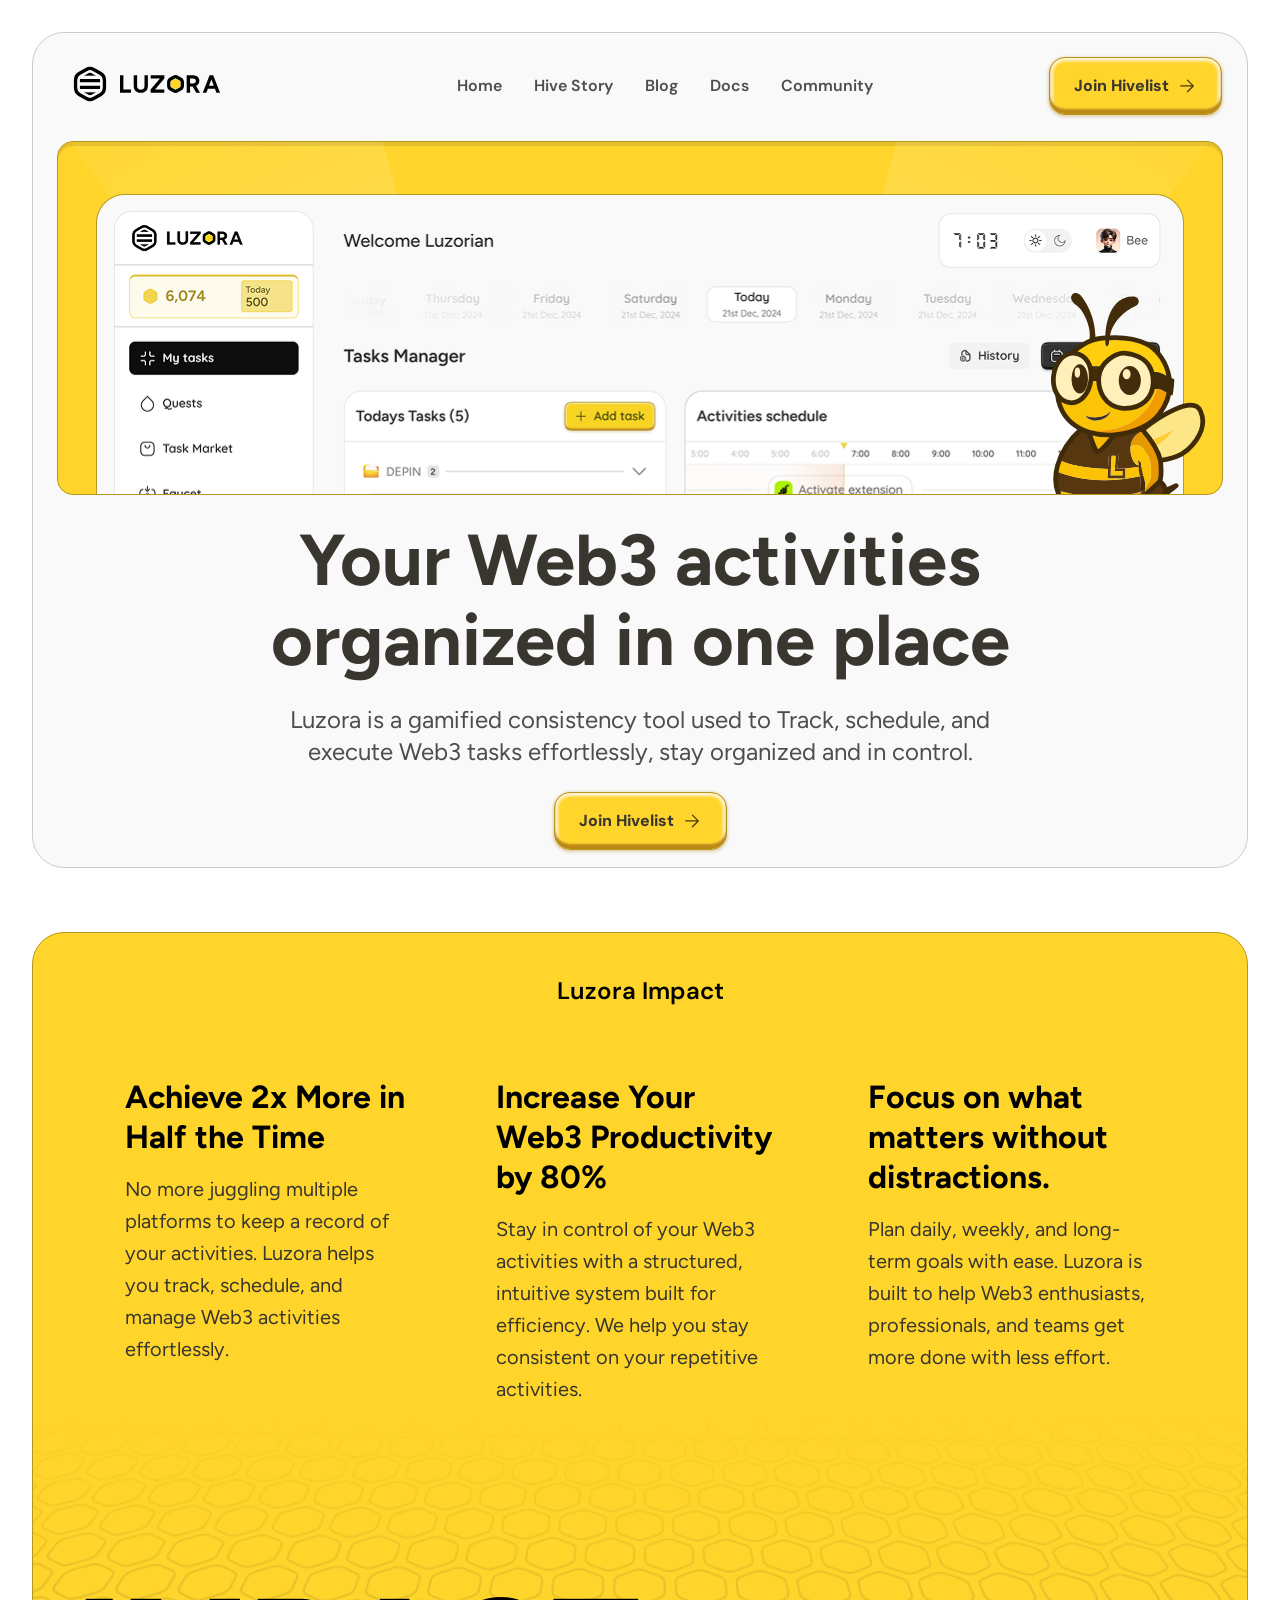
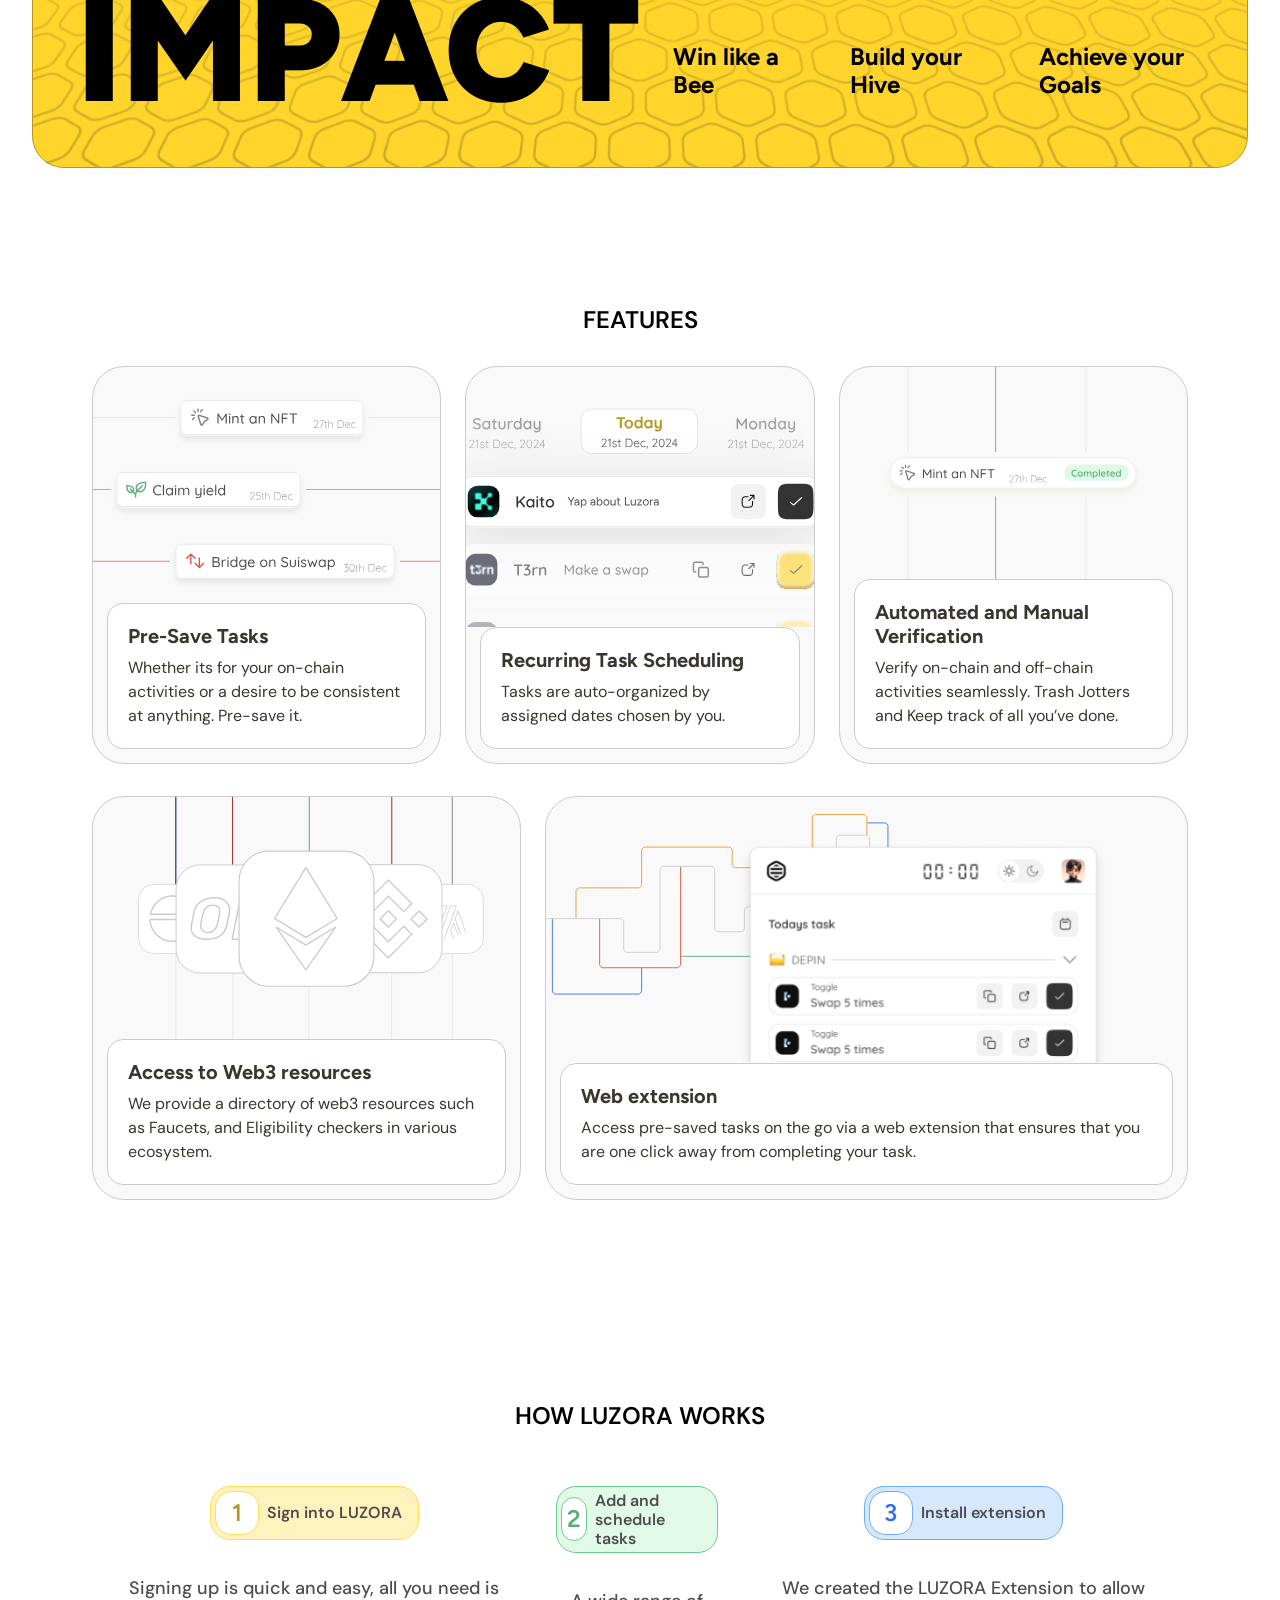
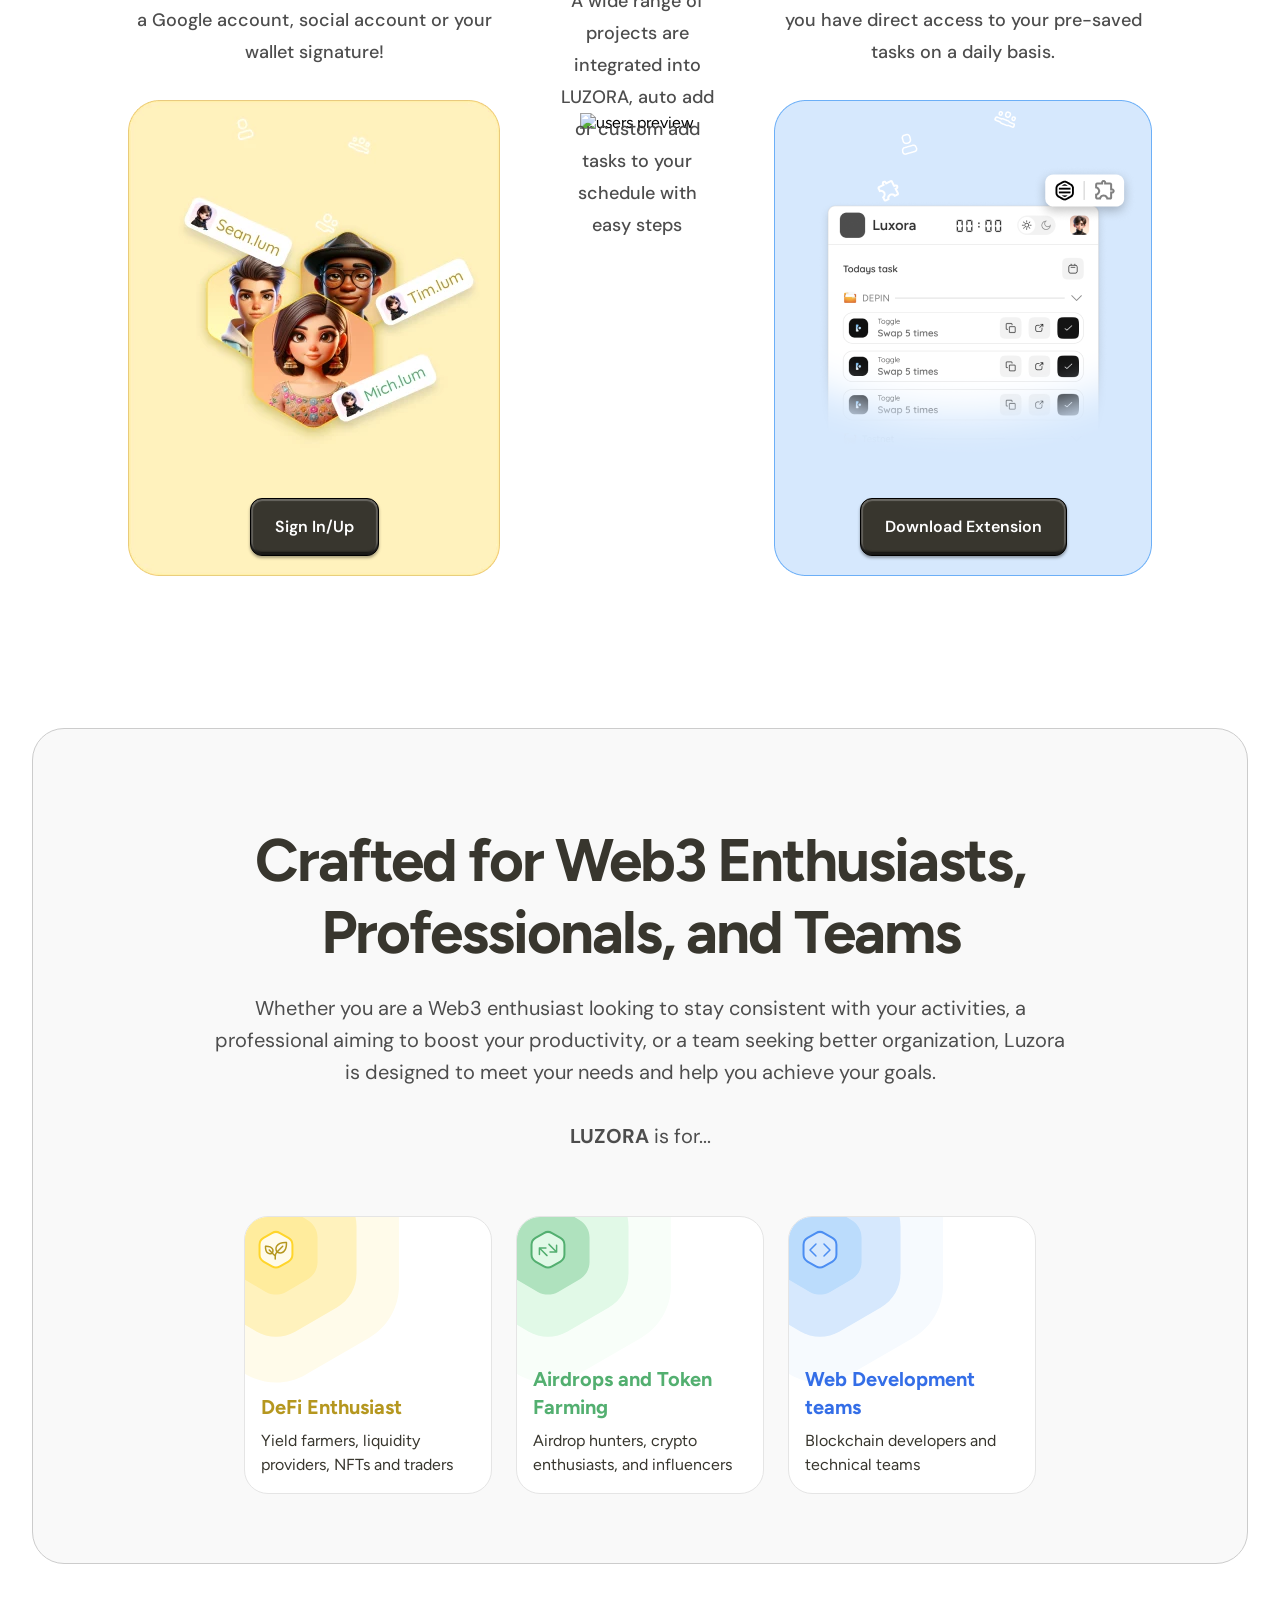
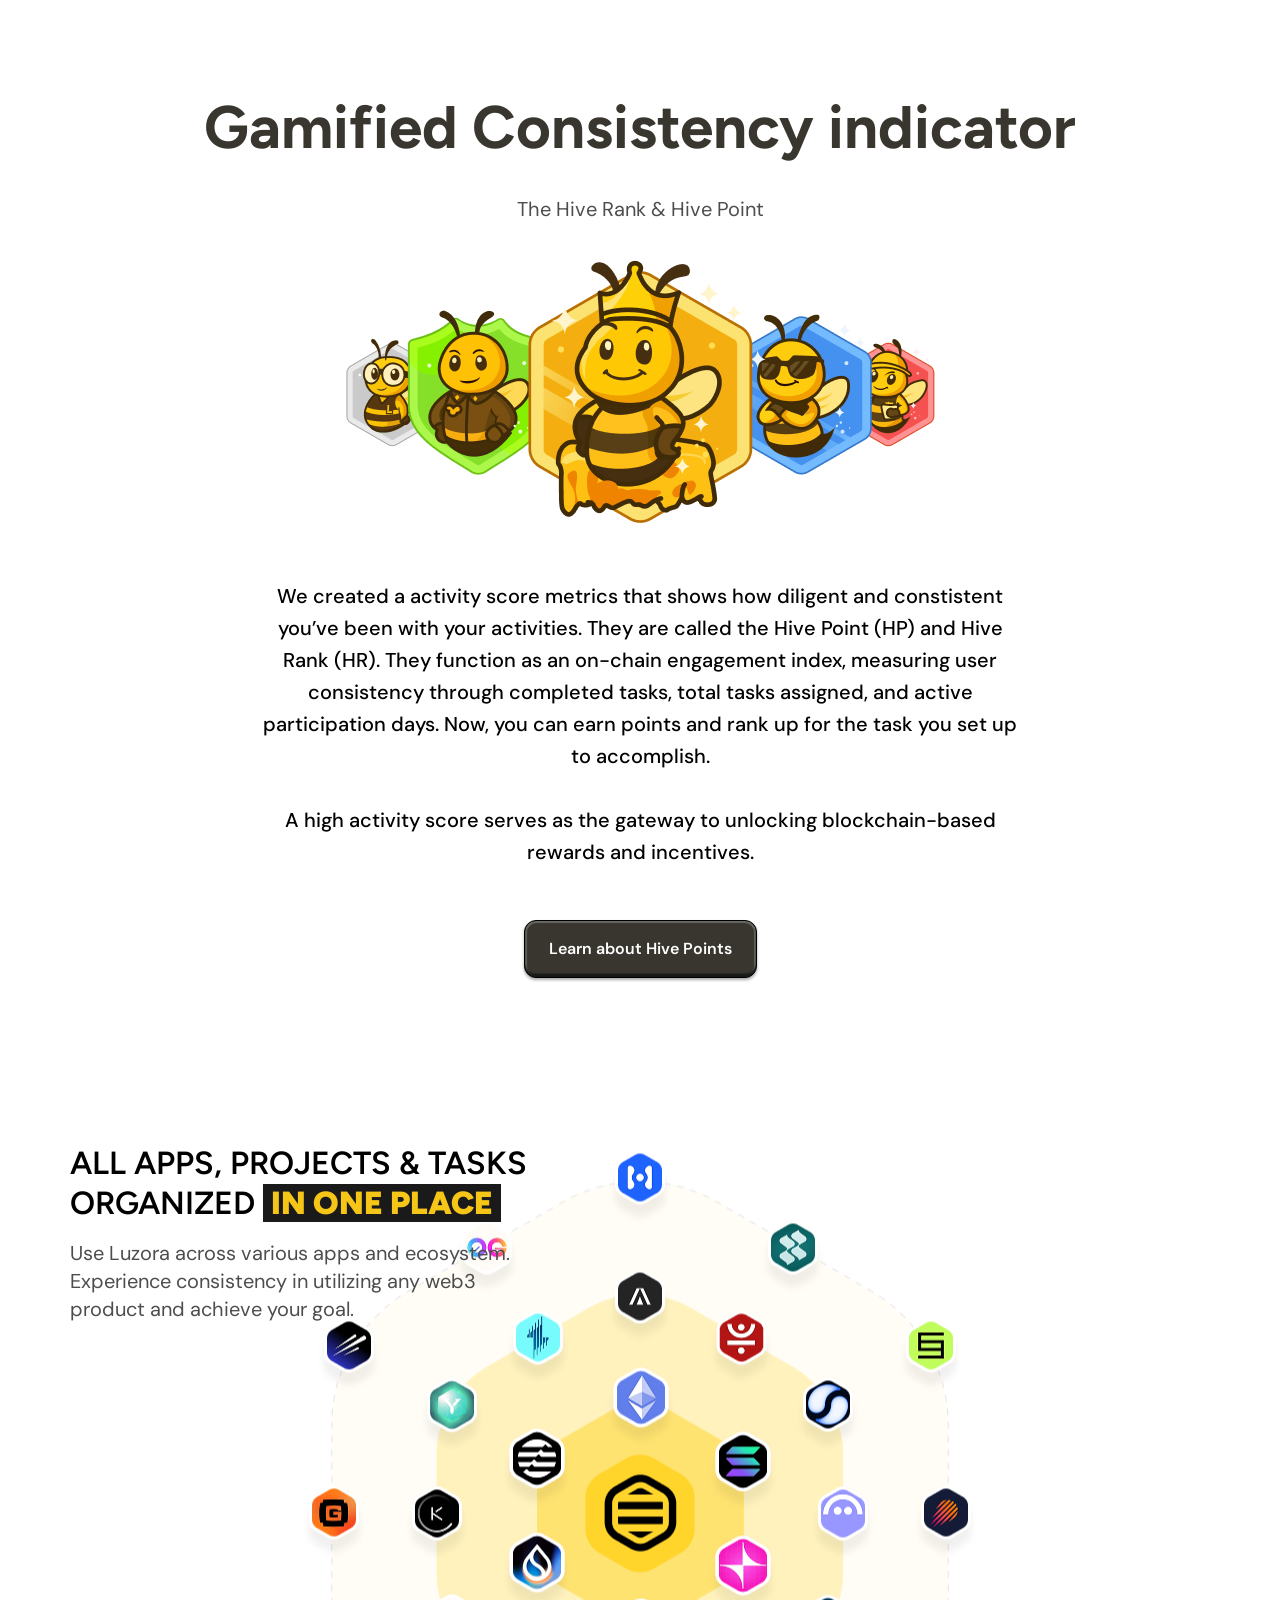
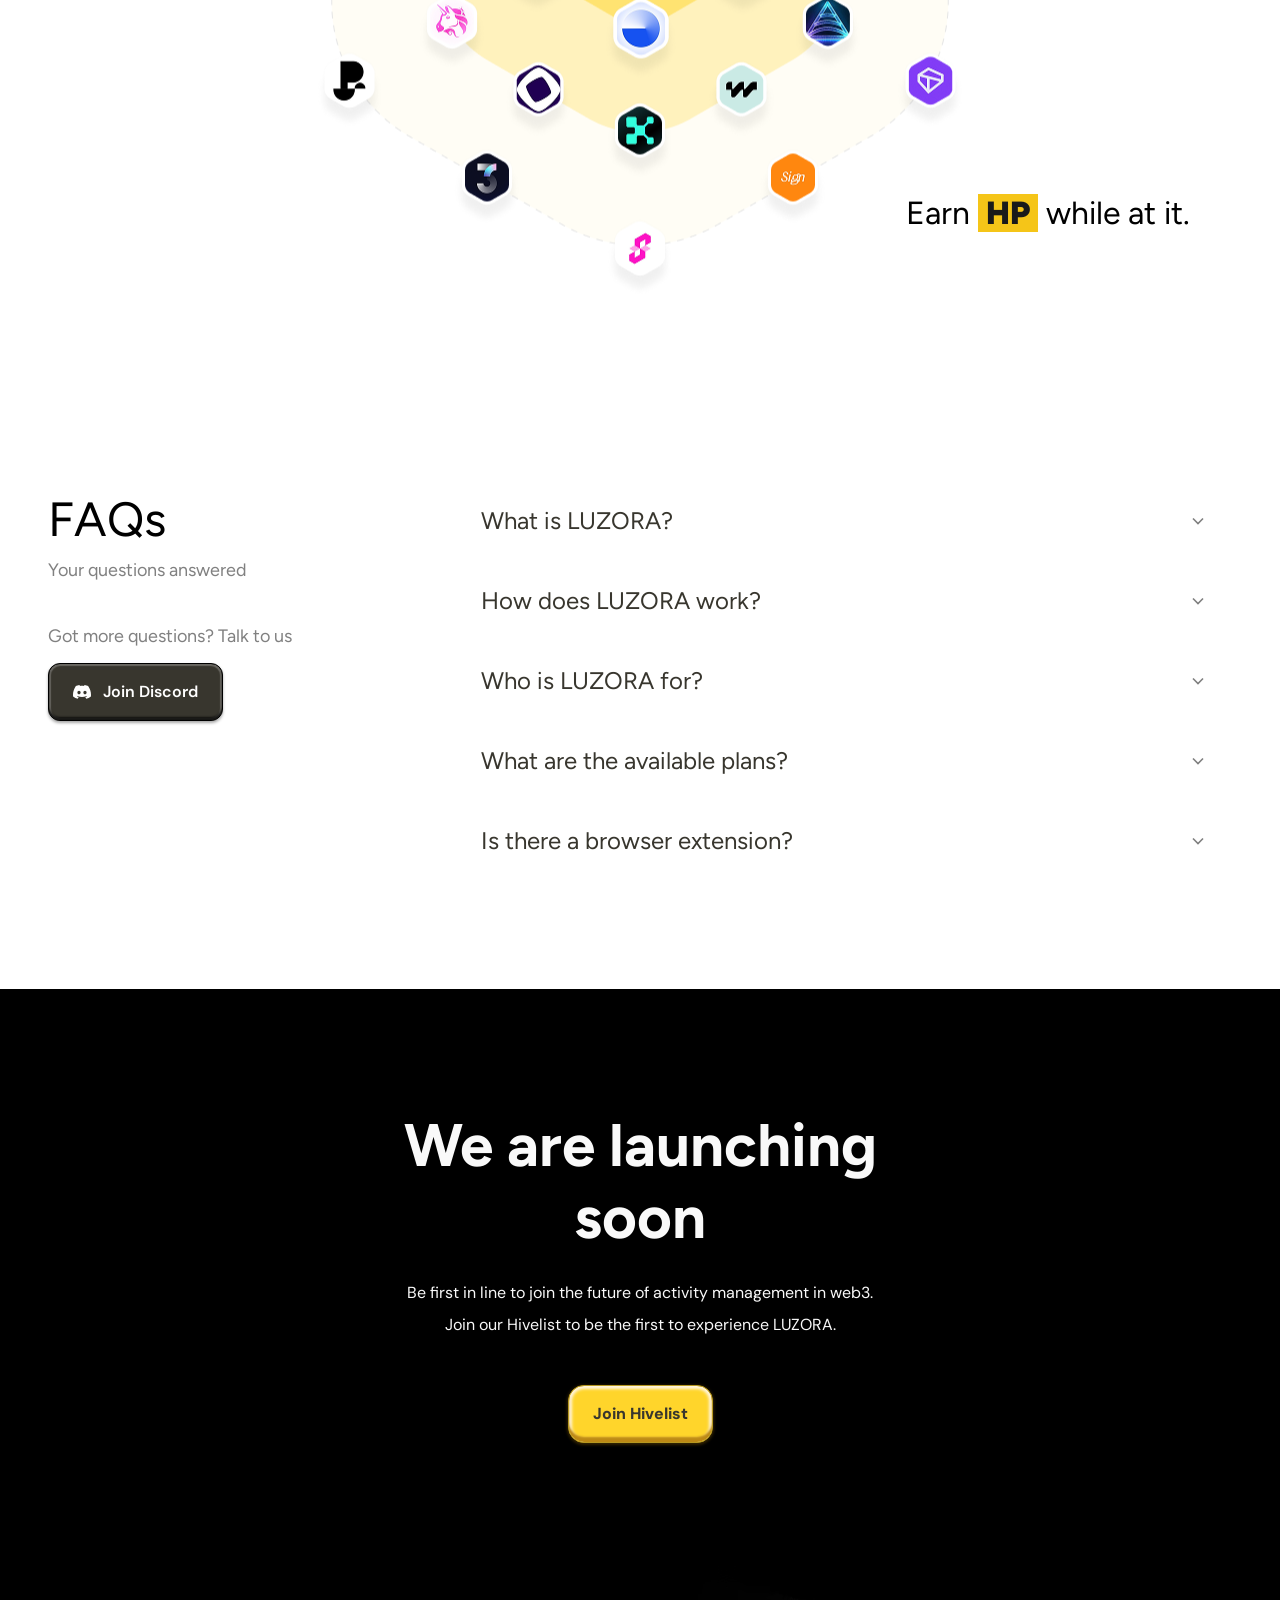
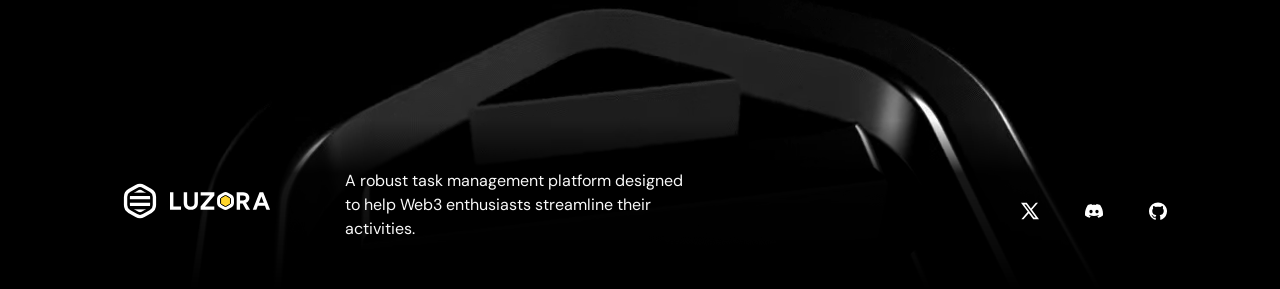
==== commit ef1c93c1: "Update index.html" ====
--- a/index.html
+++ b/index.html
@@ -43,7 +43,7 @@
 
                     <div class="impact-card">
                         <h3>Increase Your Web3 Productivity by 80%</h3>
-                        <p>Stay in control of your Web3 activities with a structured, intuitive system built for efficiency. We help you stay consistent on your repetitive the activities.</p>
+                        <p>Stay in control of your Web3 activities with a structured, intuitive system built for efficiency. We help you stay consistent on your repetitive activities.</p>
                     </div>
 
                     <div class="impact-card">
@@ -326,4 +326,4 @@
     <script src="js/components.js" defer></script>
     <script src="js/script.js"></script> 
 </body>
-</html>+</html>
